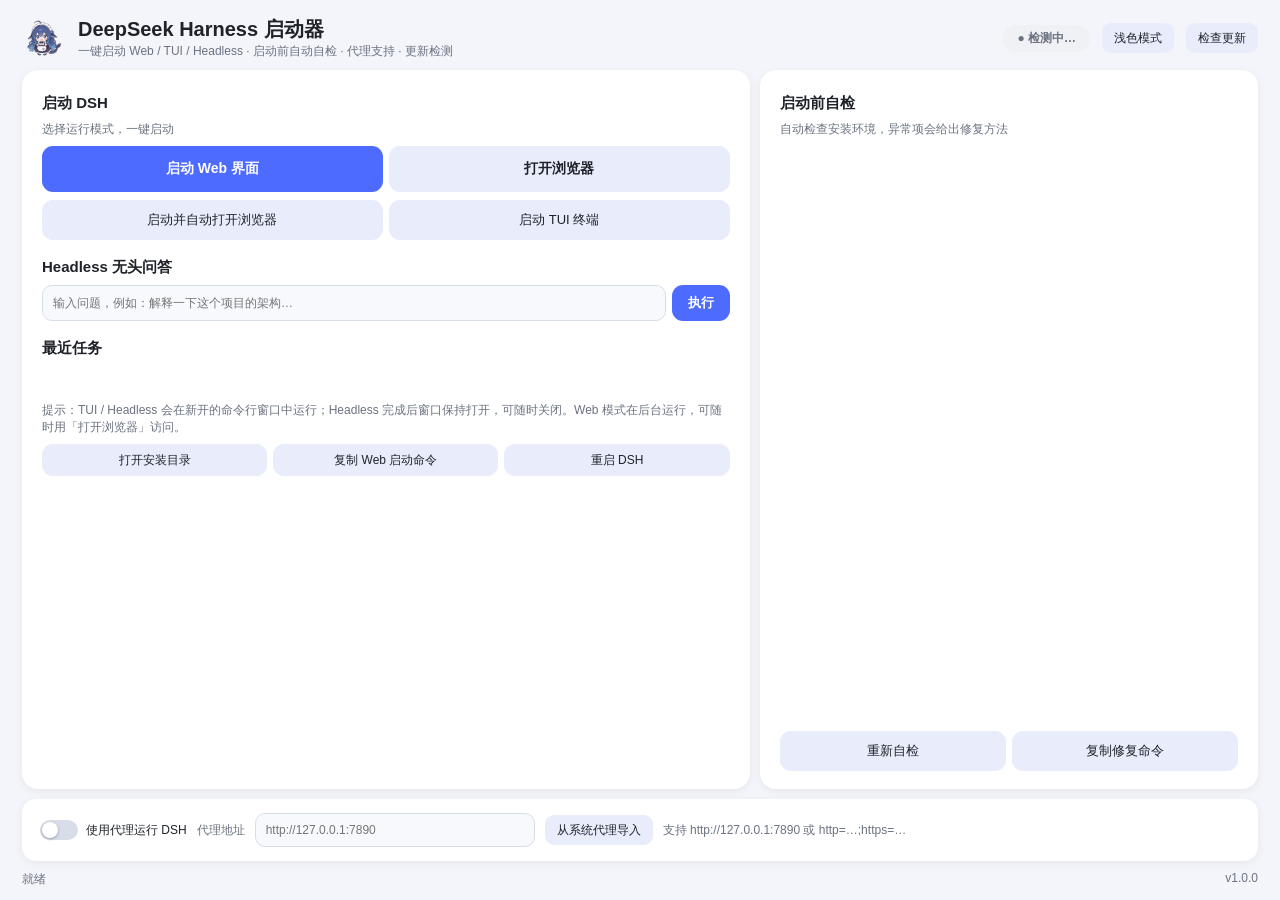
==== tauri/ui/index.html @ 28e5e0f9 "v1.0.0: replace screenshot, reset version numbering" ====
<!DOCTYPE html>
<html lang="zh-CN">
<head>
  <meta charset="UTF-8">
  <meta name="viewport" content="width=device-width, initial-scale=1.0">
  <title>DSH 启动器</title>
  <link rel="stylesheet" href="style.css">
</head>
<body>
  <div id="page">
    <!-- 头部 -->
    <header id="header">
      <img id="logo" src="logo.png" alt="logo">
      <div id="titleBox">
        <h1 id="title">DeepSeek Harness 启动器</h1>
        <div id="subtitle">一键启动 Web / TUI / Headless · 启动前自动自检 · 代理支持 · 更新检测</div>
      </div>
      <div id="statusPill" class="pill" data-running="unknown">● 检测中…</div>
      <button id="themeBtn" class="btn small">浅色模式</button>
      <button id="updateBtn" class="btn small">检查更新</button>
    </header>

    <!-- 更新横幅 -->
    <div id="banner" hidden>
      <span id="bannerText"></span>
      <button id="bannerBtn" class="btn accent small">立即更新</button>
    </div>

    <!-- 主区域 -->
    <main id="main">
      <!-- 左：启动卡片 -->
      <section class="card">
        <h2 class="section">启动 DSH</h2>
        <div class="sub">选择运行模式，一键启动</div>
        <div class="row">
          <button id="webBtn" class="btn accent big">启动 Web 界面</button>
          <button id="browserBtn" class="btn big">打开浏览器</button>
        </div>
        <div class="row">
          <button id="webOpenBtn" class="btn mid">启动并自动打开浏览器</button>
          <button id="tuiBtn" class="btn mid">启动 TUI 终端</button>
        </div>
        <h2 class="section">Headless 无头问答</h2>
        <div class="row">
          <input id="taskInput" type="text" placeholder="输入问题，例如：解释一下这个项目的架构…">
          <button id="runBtn" class="btn accent">执行</button>
        </div>
        <h2 class="section">最近任务</h2>
        <div id="historyBox" class="chips"></div>
        <div id="hint" class="sub">提示：TUI / Headless 会在新开的命令行窗口中运行；Headless 完成后窗口保持打开，可随时关闭。Web 模式在后台运行，可随时用「打开浏览器」访问。</div>
        <div class="row">
          <button id="dirBtn" class="btn mini">打开安装目录</button>
          <button id="cmdBtn" class="btn mini">复制 Web 启动命令</button>
          <button id="restartBtn" class="btn mini">重启 DSH</button>
        </div>
      </section>

      <!-- 右：自检卡片 -->
      <section class="card">
        <h2 class="section">启动前自检</h2>
        <div class="sub">自动检查安装环境，异常项会给出修复方法</div>
        <div id="checks"></div>
        <div class="row" id="checksBtns">
          <button id="recheckBtn" class="btn mid">重新自检</button>
          <button id="fixBtn" class="btn mid">复制修复命令</button>
        </div>
      </section>
    </main>

    <!-- 代理条 -->
    <div id="proxyBar" class="bar">
      <label class="switch">
        <input type="checkbox" id="proxySwitch">
        <span class="track"></span>
        <span class="label">使用代理运行 DSH</span>
      </label>
      <span class="sub">代理地址</span>
      <input id="proxyInput" type="text" placeholder="http://127.0.0.1:7890">
      <button id="importBtn" class="btn small">从系统代理导入</button>
      <span id="proxyHint" class="sub">支持 http://127.0.0.1:7890 或 http=…;https=…</span>
    </div>

    <!-- 底部 -->
    <footer id="footer">
      <span id="activity" class="sub">就绪</span>
      <span id="version" class="sub">v1.0.0</span>
    </footer>
  </div>
  <script src="main.js"></script>
</body>
</html>
---- tauri/ui/style.css ----
/* ============ 主题变量 ============ */
:root {
  --page: #F3F5FA; --card: #FFFFFF; --text: #1F2329; --sub: #6B7280;
  --accent: #4D6BFE; --accent-hover: #3D5AF0;
  --btn-sub: #E8ECFB; --btn-sub-hover: #DCE3F8;
  --pill-idle: #F0F1F4; --pill-ok-bg: #E7F6EC; --pill-ok-text: #16A34A;
  --input-bg: #F7F9FD; --input-border: #D8DEE9;
  --banner-bg: #E8ECFB; --banner-text: #3D5AF0;
  --chip: #EEF1F9; --chip-hover: #E2E7F5;
  --ok: #16A34A; --fail: #DC2626; --warn: #D97706; --info: #6B7280;
  --shadow: 0 2px 8px rgba(15, 23, 42, 0.06);
}
html[data-theme="dark"] {
  --page: #0E1117; --card: #1A202E; --text: #E8EAED; --sub: #9AA3B2;
  --accent: #5B7CFF; --accent-hover: #4A6BEE;
  --btn-sub: #29324A; --btn-sub-hover: #33405A;
  --pill-idle: #232936; --pill-ok-bg: #123526; --pill-ok-text: #34D399;
  --input-bg: #141A26; --input-border: #2A3446;
  --banner-bg: #232C4A; --banner-text: #8FA3FF;
  --chip: #242C3D; --chip-hover: #2C3549;
  --ok: #34D399; --fail: #F87171; --warn: #FBBF24; --info: #9AA3B2;
  --shadow: 0 2px 8px rgba(0, 0, 0, 0.35);
}

/* ============ 基础 ============ */
* { margin: 0; padding: 0; box-sizing: border-box; }
html, body { height: 100%; }
body {
  font-family: "Microsoft YaHei UI", "Segoe UI", sans-serif;
  font-size: 13px; color: var(--text);
  background: var(--page);
  overflow: hidden;
  /* 窗口淡入动画 */
  animation: pageFade .25s ease;
}
@keyframes pageFade { from { opacity: 0; } to { opacity: 1; } }

#page {
  display: flex; flex-direction: column;
  height: 100vh; padding: 16px 22px 12px; gap: 10px;
}
.sub { color: var(--sub); font-size: 12px; }
.section { font-size: 15px; font-weight: 700; margin-top: 6px; }

/* ============ 头部 ============ */
#header { display: flex; align-items: center; gap: 12px; }
#logo { width: 44px; height: 44px; border-radius: 10px; object-fit: cover; }
#titleBox { flex: 1; min-width: 0; }
#title { font-size: 20px; font-weight: 700; }
#subtitle { color: var(--sub); font-size: 12px; white-space: nowrap; overflow: hidden; text-overflow: ellipsis; }

.pill {
  background: var(--pill-idle); color: var(--sub);
  border-radius: 13px; padding: 5px 14px;
  font-size: 12px; font-weight: 700; white-space: nowrap;
  transition: background-color .35s ease, color .35s ease;
}
.pill[data-running="true"] { background: var(--pill-ok-bg); color: var(--pill-ok-text); }

/* ============ 按钮 ============ */
.btn {
  background: var(--btn-sub); color: var(--text);
  border: none; border-radius: 11px; padding: 8px 16px;
  font-family: inherit; font-size: 13px; cursor: pointer;
  transition: background-color .15s ease, transform .1s ease, box-shadow .15s ease;
  white-space: nowrap;
}
.btn:hover { background: var(--btn-sub-hover); }
.btn:active { transform: scale(0.98); }
.btn.accent { background: var(--accent); color: #fff; font-weight: 700; }
.btn.accent:hover { background: var(--accent-hover); }
.btn.big { flex: 1; height: 46px; font-weight: 700; font-size: 14px; }
.btn.mid { flex: 1; height: 40px; }
.btn.mini { flex: 1; height: 32px; font-size: 12px; }
.btn.small { height: 30px; font-size: 12px; padding: 4px 12px; border-radius: 9px; }
.btn:disabled { opacity: 0.6; cursor: default; }

/* ============ 更新横幅 ============ */
#banner {
  display: flex; align-items: center; gap: 8px;
  background: var(--banner-bg); border-radius: 10px;
  padding: 8px 14px;
  animation: bannerIn .22s ease;
}
#banner[hidden] { display: none; }
@keyframes bannerIn {
  from { opacity: 0; transform: translateY(-8px); }
  to { opacity: 1; transform: translateY(0); }
}
#bannerText { color: var(--banner-text); font-size: 12px; font-weight: 700; flex: 1; }
#bannerBtn { height: 28px; font-size: 11px; font-weight: 700; border-radius: 8px; }

/* ============ 主区域 ============ */
#main { flex: 1; display: flex; gap: 10px; min-height: 0; }
.card {
  background: var(--card); border-radius: 16px;
  box-shadow: var(--shadow);
  padding: 18px 20px;
  display: flex; flex-direction: column; gap: 8px;
  overflow-y: auto;
}
.card:nth-child(1) { flex: 3; }
.card:nth-child(2) { flex: 2; }
.row { display: flex; gap: 6px; }
.row + .section { margin-top: 10px; }

input[type="text"] {
  flex: 1; height: 36px; padding: 6px 10px;
  background: var(--input-bg); color: var(--text);
  border: 1px solid var(--input-border); border-radius: 10px;
  font-family: inherit; font-size: 12px; outline: none;
  transition: border-color .15s ease;
}
input[type="text"]:focus { border-color: var(--accent); }

/* 最近任务 chips */
.chips { display: flex; flex-wrap: wrap; gap: 6px; min-height: 28px; }
.chip {
  background: var(--chip); color: var(--text);
  border: none; border-radius: 10px; padding: 4px 12px;
  font-family: inherit; font-size: 11px; cursor: pointer;
  transition: background-color .15s ease;
}
.chip:hover { background: var(--chip-hover); }

/* 自检列表 */
#checks { display: flex; flex-direction: column; gap: 2px; flex: 1; }
.checkRow { display: grid; grid-template-columns: 26px 1fr auto; gap: 8px; align-items: center; }
.checkName { font-size: 12px; font-weight: 700; }
.checkDetail { grid-column: 2 / 4; color: var(--sub); font-size: 11px; }
.badge {
  border-radius: 7px; padding: 2px 10px; color: #fff;
  font-size: 11px; font-weight: 700; text-align: center;
  transition: background-color .3s ease;
}
.badge.OK { background: var(--ok); }
.badge.FAIL { background: var(--fail); }
.badge.WARN { background: var(--warn); }
.badge.INFO { background: var(--info); }
.checkIcon { font-weight: 700; text-align: center; }

/* ============ 代理条 ============ */
.bar {
  background: var(--card); border-radius: 14px;
  box-shadow: var(--shadow);
  padding: 14px 18px;
  display: flex; align-items: center; gap: 10px;
}
.bar input[type="text"] { flex: none; width: 280px; height: 34px; }
#proxyHint { flex: 1; min-width: 0; white-space: nowrap; overflow: hidden; text-overflow: ellipsis; }

/* 开关 */
.switch { display: flex; align-items: center; gap: 8px; cursor: pointer; font-size: 12px; }
.switch input { display: none; }
.switch .track {
  width: 38px; height: 20px; border-radius: 10px;
  background: var(--input-border);
  transition: background-color .2s ease;
  position: relative; flex: none;
}
.switch .track::after {
  content: ""; position: absolute; top: 2px; left: 2px;
  width: 16px; height: 16px; border-radius: 50%;
  background: #fff;
  transition: transform .2s ease;
  box-shadow: 0 1px 3px rgba(0,0,0,.3);
}
.switch input:checked + .track { background: var(--accent); }
.switch input:checked + .track::after { transform: translateX(18px); }

/* ============ 底部 ============ */
#footer { display: flex; justify-content: space-between; }
#activity { white-space: nowrap; overflow: hidden; text-overflow: ellipsis; margin-right: 12px; }

/* 滚动条 */
::-webkit-scrollbar { width: 8px; }
::-webkit-scrollbar-thumb { background: var(--input-border); border-radius: 4px; }
::-webkit-scrollbar-track { background: transparent; }
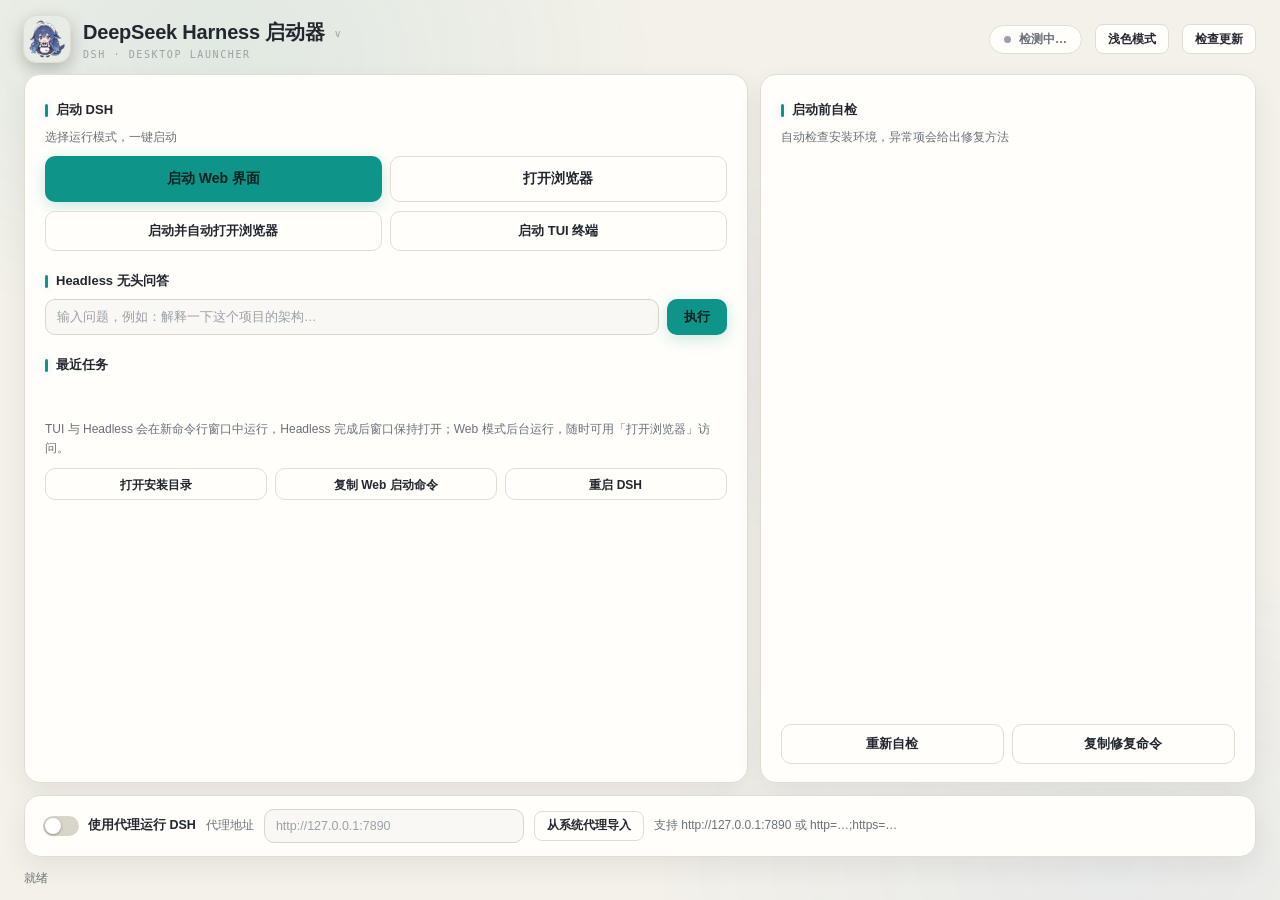
==== commit 15ca874b: "v1.1.0: 安装位置自动识别、多项健壮性修复与深海风格界面改版 - DSH 安装位置自动识别：npm 全局安装 / npx 缓存 / settings 显式路径，不再强制 junction 布局 " ====
--- a/tauri/ui/index.html
+++ b/tauri/ui/index.html
@@ -10,12 +10,12 @@
   <div id="page">
     <!-- 头部 -->
     <header id="header">
-      <img id="logo" src="logo.png" alt="logo">
+      <img id="logo" src="logo.png" alt="DSH">
       <div id="titleBox">
         <h1 id="title">DeepSeek Harness 启动器</h1>
-        <div id="subtitle">一键启动 Web / TUI / Headless · 启动前自动自检 · 代理支持 · 更新检测</div>
+        <div id="subtitle">DSH · Desktop Launcher</div>
       </div>
-      <div id="statusPill" class="pill" data-running="unknown">● 检测中…</div>
+      <div id="statusPill" class="pill" data-running="unknown">检测中…</div>
       <button id="themeBtn" class="btn small">浅色模式</button>
       <button id="updateBtn" class="btn small">检查更新</button>
     </header>
@@ -47,7 +47,7 @@
         </div>
         <h2 class="section">最近任务</h2>
         <div id="historyBox" class="chips"></div>
-        <div id="hint" class="sub">提示：TUI / Headless 会在新开的命令行窗口中运行；Headless 完成后窗口保持打开，可随时关闭。Web 模式在后台运行，可随时用「打开浏览器」访问。</div>
+        <div id="hint" class="sub">TUI 与 Headless 会在新命令行窗口中运行，Headless 完成后窗口保持打开；Web 模式后台运行，随时可用「打开浏览器」访问。</div>
         <div class="row">
           <button id="dirBtn" class="btn mini">打开安装目录</button>
           <button id="cmdBtn" class="btn mini">复制 Web 启动命令</button>
@@ -83,7 +83,7 @@
     <!-- 底部 -->
     <footer id="footer">
       <span id="activity" class="sub">就绪</span>
-      <span id="version" class="sub">v1.0.0</span>
+      <span id="version" class="sub"></span>
     </footer>
   </div>
   <script src="main.js"></script>
--- a/tauri/ui/style.css
+++ b/tauri/ui/style.css
@@ -1,178 +1,331 @@
-/* ============ 主题变量 ============ */
+/* ==========================================================
+   DSH 启动器 UI v2 —— 深海仪表盘
+   主色：海洋青（teal）；暗色玻璃卡片 + 强极光背景；
+   亮色为暖纸感。动画只动 transform/opacity（GPU 合成）。
+   ========================================================== */
+
+/* ---------- 主题变量 ---------- */
 :root {
-  --page: #F3F5FA; --card: #FFFFFF; --text: #1F2329; --sub: #6B7280;
-  --accent: #4D6BFE; --accent-hover: #3D5AF0;
-  --btn-sub: #E8ECFB; --btn-sub-hover: #DCE3F8;
-  --pill-idle: #F0F1F4; --pill-ok-bg: #E7F6EC; --pill-ok-text: #16A34A;
-  --input-bg: #F7F9FD; --input-border: #D8DEE9;
-  --banner-bg: #E8ECFB; --banner-text: #3D5AF0;
-  --chip: #EEF1F9; --chip-hover: #E2E7F5;
-  --ok: #16A34A; --fail: #DC2626; --warn: #D97706; --info: #6B7280;
-  --shadow: 0 2px 8px rgba(15, 23, 42, 0.06);
+  --page: #F3F1EA;
+  --card: #FFFEFB;
+  --text: #23262E;
+  --sub: #6B7078;
+  --faint: #9BA0A8;
+  --border: #E1DDD2;
+  --border-strong: #CFCABD;
+  --hover: #F1EEE6;
+  --accent: #0E9488;
+  --accent-hover: #0B7A70;
+  --accent-soft: rgba(14, 148, 136, .12);
+  --accent-glow: rgba(14, 148, 136, .22);
+  --ok: #16A34A;   --ok-bg: rgba(22, 163, 74, .10);
+  --fail: #DC2626; --fail-bg: rgba(220, 38, 38, .08);
+  --warn: #B45309; --warn-bg: rgba(180, 83, 9, .10);
+  --info: #64748B; --info-bg: rgba(100, 116, 139, .10);
+  --input-bg: #F9F8F4;
+  --input-border: #DAD5CA;
+  --banner-bg: rgba(14, 148, 136, .08);
+  --banner-border: #0E9488;
+  --scroll-thumb: #CFCABE;
+  --shadow: 0 10px 26px rgba(60, 55, 45, .08);
+  --inset-top: inset 0 1px 0 rgba(255, 255, 255, .9);
+  --aurora-1: radial-gradient(720px 480px at 22% 12%, rgba(14, 148, 136, .08), transparent 60%);
+  --aurora-2: radial-gradient(760px 520px at 82% 90%, rgba(46, 107, 230, .05), transparent 62%);
+  --aurora-3: radial-gradient(500px 340px at 65% 40%, rgba(168, 85, 247, .04), transparent 60%);
 }
 html[data-theme="dark"] {
-  --page: #0E1117; --card: #1A202E; --text: #E8EAED; --sub: #9AA3B2;
-  --accent: #5B7CFF; --accent-hover: #4A6BEE;
-  --btn-sub: #29324A; --btn-sub-hover: #33405A;
-  --pill-idle: #232936; --pill-ok-bg: #123526; --pill-ok-text: #34D399;
-  --input-bg: #141A26; --input-border: #2A3446;
-  --banner-bg: #232C4A; --banner-text: #8FA3FF;
-  --chip: #242C3D; --chip-hover: #2C3549;
-  --ok: #34D399; --fail: #F87171; --warn: #FBBF24; --info: #9AA3B2;
-  --shadow: 0 2px 8px rgba(0, 0, 0, 0.35);
-}
-
-/* ============ 基础 ============ */
+  --page: #070B14;
+  --card: rgba(255, 255, 255, .035);
+  --text: #E9EEF6;
+  --sub: #93A0B4;
+  --faint: #5D6B80;
+  --border: rgba(255, 255, 255, .09);
+  --border-strong: rgba(255, 255, 255, .16);
+  --hover: rgba(255, 255, 255, .07);
+  --accent: #2DD4BF;
+  --accent-hover: #5EEAD4;
+  --accent-soft: rgba(45, 212, 191, .13);
+  --accent-glow: rgba(45, 212, 191, .25);
+  --ok: #34D399;   --ok-bg: rgba(52, 211, 153, .12);
+  --fail: #F87171; --fail-bg: rgba(248, 113, 113, .12);
+  --warn: #FBBF24; --warn-bg: rgba(251, 191, 36, .11);
+  --info: #94A3B8; --info-bg: rgba(148, 163, 184, .14);
+  --input-bg: rgba(0, 0, 0, .25);
+  --input-border: rgba(255, 255, 255, .12);
+  --banner-bg: rgba(45, 212, 191, .08);
+  --banner-border: #14B8A6;
+  --scroll-thumb: rgba(255, 255, 255, .14);
+  --shadow: 0 12px 32px rgba(0, 0, 0, .35);
+  --inset-top: inset 0 1px 0 rgba(255, 255, 255, .06);
+  --aurora-1: radial-gradient(720px 480px at 22% 12%, rgba(45, 212, 191, .13), transparent 60%);
+  --aurora-2: radial-gradient(760px 520px at 82% 90%, rgba(77, 141, 255, .10), transparent 62%);
+  --aurora-3: radial-gradient(500px 340px at 65% 40%, rgba(168, 85, 247, .05), transparent 60%);
+}
+
+/* ---------- 基础 ---------- */
 * { margin: 0; padding: 0; box-sizing: border-box; }
 html, body { height: 100%; }
 body {
-  font-family: "Microsoft YaHei UI", "Segoe UI", sans-serif;
+  font-family: "Segoe UI Variable Text", "Segoe UI", "Microsoft YaHei UI", "PingFang SC", sans-serif;
   font-size: 13px; color: var(--text);
   background: var(--page);
   overflow: hidden;
-  /* 窗口淡入动画 */
   animation: pageFade .25s ease;
 }
+/* 背景极光：三团缓慢漂移的色块，纯 transform，零重排 */
+body::before {
+  content: ""; position: fixed; inset: -8%; z-index: -1;
+  background: var(--aurora-1), var(--aurora-2), var(--aurora-3);
+  pointer-events: none;
+  animation: auroraDrift 52s ease-in-out infinite alternate;
+  will-change: transform;
+}
 @keyframes pageFade { from { opacity: 0; } to { opacity: 1; } }
+@keyframes auroraDrift {
+  from { transform: translate3d(-2%, -1.5%, 0) scale(1); }
+  to   { transform: translate3d(2%, 2%, 0) scale(1.06); }
+}
+@keyframes rise {
+  from { opacity: 0; transform: translateY(12px); }
+  to   { opacity: 1; transform: none; }
+}
+@keyframes breath {
+  0%, 100% { opacity: 1; transform: scale(1); }
+  50%      { opacity: .45; transform: scale(.75); }
+}
+@keyframes bannerIn {
+  from { opacity: 0; transform: translateY(-12px); }
+  to   { opacity: 1; transform: none; }
+}
 
 #page {
   display: flex; flex-direction: column;
-  height: 100vh; padding: 16px 22px 12px; gap: 10px;
-}
-.sub { color: var(--sub); font-size: 12px; }
-.section { font-size: 15px; font-weight: 700; margin-top: 6px; }
-
-/* ============ 头部 ============ */
-#header { display: flex; align-items: center; gap: 12px; }
-#logo { width: 44px; height: 44px; border-radius: 10px; object-fit: cover; }
+  height: 100vh; padding: 16px 24px 12px; gap: 12px;
+}
+.sub { color: var(--sub); font-size: 12px; line-height: 1.6; }
+
+/* ---------- 头部：等宽眉题 + 大标题 ---------- */
+#header {
+  display: flex; align-items: center; gap: 13px;
+  animation: rise .38s cubic-bezier(.2, .8, .3, 1) both;
+}
+#logo {
+  width: 46px; height: 46px; border-radius: 12px; object-fit: cover;
+  box-shadow: 0 0 0 1px var(--border), 0 6px 18px rgba(0, 0, 0, .25);
+}
 #titleBox { flex: 1; min-width: 0; }
-#title { font-size: 20px; font-weight: 700; }
-#subtitle { color: var(--sub); font-size: 12px; white-space: nowrap; overflow: hidden; text-overflow: ellipsis; }
-
+#title {
+  font-size: 20px; font-weight: 800; letter-spacing: -.01em;
+  display: flex; align-items: baseline; gap: 10px;
+}
+#title::after {
+  content: "v" attr(data-ver);
+  font-family: "Cascadia Code", Consolas, monospace;
+  font-size: 10px; font-weight: 500; letter-spacing: .08em;
+  color: var(--faint); transform: translateY(-2px);
+}
+#subtitle {
+  font-family: "Cascadia Code", Consolas, monospace;
+  font-size: 10px; font-weight: 500; letter-spacing: .16em;
+  text-transform: uppercase; color: var(--faint);
+  margin-top: 3px;
+  white-space: nowrap; overflow: hidden; text-overflow: ellipsis;
+}
+
+/* 状态胶囊 */
 .pill {
-  background: var(--pill-idle); color: var(--sub);
-  border-radius: 13px; padding: 5px 14px;
-  font-size: 12px; font-weight: 700; white-space: nowrap;
-  transition: background-color .35s ease, color .35s ease;
-}
-.pill[data-running="true"] { background: var(--pill-ok-bg); color: var(--pill-ok-text); }
-
-/* ============ 按钮 ============ */
+  display: inline-flex; align-items: center; gap: 8px;
+  background: var(--card); border: 1px solid var(--border); color: var(--sub);
+  border-radius: 999px; padding: 5px 14px;
+  font-size: 12px; font-weight: 600; white-space: nowrap; user-select: none;
+  backdrop-filter: blur(6px);
+  transition: background-color .3s, color .3s, border-color .3s;
+}
+.pill::before {
+  content: ""; width: 7px; height: 7px; border-radius: 50%;
+  background: var(--faint); flex: none;
+  transition: background-color .3s;
+}
+.pill[data-running="unknown"]::before { animation: breath 1.6s ease-in-out infinite; }
+.pill[data-running="true"] {
+  background: var(--ok-bg); color: var(--ok); border-color: transparent;
+}
+.pill[data-running="true"]::before {
+  background: var(--ok); animation: breath 2.4s ease-in-out infinite;
+}
+
+/* ---------- 按钮 ---------- */
 .btn {
-  background: var(--btn-sub); color: var(--text);
-  border: none; border-radius: 11px; padding: 8px 16px;
-  font-family: inherit; font-size: 13px; cursor: pointer;
-  transition: background-color .15s ease, transform .1s ease, box-shadow .15s ease;
-  white-space: nowrap;
-}
-.btn:hover { background: var(--btn-sub-hover); }
-.btn:active { transform: scale(0.98); }
-.btn.accent { background: var(--accent); color: #fff; font-weight: 700; }
-.btn.accent:hover { background: var(--accent-hover); }
-.btn.big { flex: 1; height: 46px; font-weight: 700; font-size: 14px; }
+  background: var(--card); color: var(--text);
+  border: 1px solid var(--border); border-radius: 10px;
+  padding: 8px 16px;
+  font-family: inherit; font-size: 13px; font-weight: 600; cursor: pointer;
+  white-space: nowrap; user-select: none;
+  transition:
+    background-color .18s cubic-bezier(.2, .8, .3, 1),
+    border-color .18s cubic-bezier(.2, .8, .3, 1),
+    color .18s cubic-bezier(.2, .8, .3, 1),
+    box-shadow .18s cubic-bezier(.2, .8, .3, 1),
+    transform .12s cubic-bezier(.2, .8, .3, 1);
+}
+.btn:hover { background: var(--hover); border-color: var(--border-strong); }
+.btn:active { transform: scale(.98); }
+.btn:focus-visible { outline: 2px solid var(--accent); outline-offset: 2px; }
+.btn.accent {
+  background: var(--accent); border-color: transparent; color: #04211D;
+  font-weight: 700;
+  box-shadow: 0 4px 16px var(--accent-glow);
+}
+.btn.accent:hover {
+  background: var(--accent-hover);
+  transform: translateY(-1px);
+  box-shadow: 0 6px 20px var(--accent-glow);
+}
+.btn.accent:active { transform: translateY(0) scale(.98); }
+.btn:disabled { opacity: .55; cursor: default; transform: none !important; }
+.btn.big { flex: 1; height: 46px; font-size: 14px; }
 .btn.mid { flex: 1; height: 40px; }
 .btn.mini { flex: 1; height: 32px; font-size: 12px; }
-.btn.small { height: 30px; font-size: 12px; padding: 4px 12px; border-radius: 9px; }
-.btn:disabled { opacity: 0.6; cursor: default; }
-
-/* ============ 更新横幅 ============ */
+.btn.small { height: 30px; font-size: 12px; padding: 4px 12px; border-radius: 8px; }
+
+/* ---------- 更新横幅 ---------- */
 #banner {
+  display: flex; align-items: center; gap: 10px;
+  background: var(--banner-bg);
+  border: 1px solid var(--banner-border); border-left-width: 3px;
+  border-radius: 10px; padding: 9px 14px;
+  animation: bannerIn .28s cubic-bezier(.2, .8, .3, 1) both;
+}
+#banner[hidden] { display: none; }
+#bannerText { color: var(--text); font-size: 12px; font-weight: 600; flex: 1; min-width: 0; }
+#bannerBtn { height: 28px; font-size: 11px; border-radius: 8px; }
+
+/* ---------- 主区域 ---------- */
+#main { flex: 1; display: flex; gap: 12px; min-height: 0; }
+.card {
+  background: var(--card); border: 1px solid var(--border); border-radius: 16px;
+  box-shadow: var(--shadow), var(--inset-top);
+  padding: 18px 20px;
+  display: flex; flex-direction: column; gap: 9px;
+  overflow-y: auto;
+  transition: border-color .25s, box-shadow .25s;
+}
+.card:hover {
+  border-color: var(--accent-soft);
+  box-shadow: var(--shadow), var(--inset-top), 0 0 0 1px var(--accent-soft);
+}
+main .card:nth-child(1) { flex: 3; animation: rise .38s .04s cubic-bezier(.2, .8, .3, 1) both; }
+main .card:nth-child(2) { flex: 2; animation: rise .38s .08s cubic-bezier(.2, .8, .3, 1) both; }
+.row { display: flex; gap: 8px; }
+
+/* 章节标题 */
+.section {
+  font-size: 13px; font-weight: 700; margin-top: 8px;
   display: flex; align-items: center; gap: 8px;
-  background: var(--banner-bg); border-radius: 10px;
-  padding: 8px 14px;
-  animation: bannerIn .22s ease;
-}
-#banner[hidden] { display: none; }
-@keyframes bannerIn {
-  from { opacity: 0; transform: translateY(-8px); }
-  to { opacity: 1; transform: translateY(0); }
-}
-#bannerText { color: var(--banner-text); font-size: 12px; font-weight: 700; flex: 1; }
-#bannerBtn { height: 28px; font-size: 11px; font-weight: 700; border-radius: 8px; }
-
-/* ============ 主区域 ============ */
-#main { flex: 1; display: flex; gap: 10px; min-height: 0; }
-.card {
-  background: var(--card); border-radius: 16px;
-  box-shadow: var(--shadow);
-  padding: 18px 20px;
-  display: flex; flex-direction: column; gap: 8px;
-  overflow-y: auto;
-}
-.card:nth-child(1) { flex: 3; }
-.card:nth-child(2) { flex: 2; }
-.row { display: flex; gap: 6px; }
-.row + .section { margin-top: 10px; }
-
+}
+.section::before {
+  content: ""; width: 3px; height: 13px; border-radius: 2px;
+  background: var(--accent);
+  box-shadow: 0 0 8px var(--accent-glow);
+  transition: background-color .3s;
+}
+.row + .section { margin-top: 12px; }
+
+/* ---------- 输入框 ---------- */
 input[type="text"] {
-  flex: 1; height: 36px; padding: 6px 10px;
+  flex: 1; height: 36px; padding: 6px 11px;
   background: var(--input-bg); color: var(--text);
   border: 1px solid var(--input-border); border-radius: 10px;
-  font-family: inherit; font-size: 12px; outline: none;
-  transition: border-color .15s ease;
-}
-input[type="text"]:focus { border-color: var(--accent); }
-
-/* 最近任务 chips */
-.chips { display: flex; flex-wrap: wrap; gap: 6px; min-height: 28px; }
+  font-family: inherit; font-size: 12.5px; outline: none;
+  transition: border-color .18s cubic-bezier(.2, .8, .3, 1), box-shadow .18s cubic-bezier(.2, .8, .3, 1);
+}
+input[type="text"]:focus { border-color: var(--accent); box-shadow: 0 0 0 3px var(--accent-soft); }
+input[type="text"]::placeholder { color: var(--faint); }
+
+/* ---------- 最近任务 chips ---------- */
+.chips { display: flex; flex-wrap: wrap; gap: 7px; min-height: 28px; }
 .chip {
-  background: var(--chip); color: var(--text);
-  border: none; border-radius: 10px; padding: 4px 12px;
-  font-family: inherit; font-size: 11px; cursor: pointer;
-  transition: background-color .15s ease;
-}
-.chip:hover { background: var(--chip-hover); }
-
-/* 自检列表 */
-#checks { display: flex; flex-direction: column; gap: 2px; flex: 1; }
-.checkRow { display: grid; grid-template-columns: 26px 1fr auto; gap: 8px; align-items: center; }
-.checkName { font-size: 12px; font-weight: 700; }
-.checkDetail { grid-column: 2 / 4; color: var(--sub); font-size: 11px; }
+  background: transparent; color: var(--text);
+  border: 1px solid var(--border); border-radius: 999px;
+  padding: 4px 12px;
+  font-family: inherit; font-size: 11.5px; font-weight: 500; cursor: pointer;
+  transition:
+    border-color .18s cubic-bezier(.2, .8, .3, 1),
+    color .18s cubic-bezier(.2, .8, .3, 1),
+    background-color .18s cubic-bezier(.2, .8, .3, 1),
+    transform .12s cubic-bezier(.2, .8, .3, 1);
+}
+.chip:hover { border-color: var(--accent); color: var(--accent); background: var(--accent-soft); }
+.chip:active { transform: scale(.96); }
+
+/* ---------- 自检列表 ---------- */
+#checks { display: flex; flex-direction: column; gap: 6px; flex: 1; min-height: 0; }
+.checkRow { display: grid; grid-template-columns: 22px 1fr auto; gap: 8px; align-items: center; }
+.checkIcon { display: flex; align-items: center; justify-content: center; }
+.checkIcon svg { width: 15px; height: 15px; display: block; }
+.checkIcon.OK { color: var(--ok); }
+.checkIcon.FAIL { color: var(--fail); }
+.checkIcon.WARN { color: var(--warn); }
+.checkIcon.INFO { color: var(--info); }
+.checkName { font-size: 12.5px; font-weight: 600; }
+.checkDetail { grid-column: 2 / 4; color: var(--sub); font-size: 11.5px; }
 .badge {
-  border-radius: 7px; padding: 2px 10px; color: #fff;
-  font-size: 11px; font-weight: 700; text-align: center;
-  transition: background-color .3s ease;
-}
-.badge.OK { background: var(--ok); }
-.badge.FAIL { background: var(--fail); }
-.badge.WARN { background: var(--warn); }
-.badge.INFO { background: var(--info); }
-.checkIcon { font-weight: 700; text-align: center; }
-
-/* ============ 代理条 ============ */
-.bar {
-  background: var(--card); border-radius: 14px;
-  box-shadow: var(--shadow);
-  padding: 14px 18px;
+  border-radius: 6px; padding: 2px 9px;
+  font-size: 10.5px; font-weight: 700; letter-spacing: .04em;
+  text-align: center; transition: background-color .3s, color .3s;
+}
+.badge.OK { background: var(--ok-bg); color: var(--ok); }
+.badge.FAIL { background: var(--fail-bg); color: var(--fail); }
+.badge.WARN { background: var(--warn-bg); color: var(--warn); }
+.badge.INFO { background: var(--info-bg); color: var(--info); }
+
+/* ---------- 代理条 ---------- */
+#proxyBar {
+  background: var(--card); border: 1px solid var(--border); border-radius: 16px;
+  box-shadow: var(--shadow), var(--inset-top);
+  padding: 13px 18px;
   display: flex; align-items: center; gap: 10px;
-}
-.bar input[type="text"] { flex: none; width: 280px; height: 34px; }
+  animation: rise .38s .12s cubic-bezier(.2, .8, .3, 1) both;
+  transition: border-color .25s;
+}
+#proxyBar:hover { border-color: var(--accent-soft); }
+#proxyBar input[type="text"] { flex: none; width: 260px; height: 34px; }
 #proxyHint { flex: 1; min-width: 0; white-space: nowrap; overflow: hidden; text-overflow: ellipsis; }
 
 /* 开关 */
-.switch { display: flex; align-items: center; gap: 8px; cursor: pointer; font-size: 12px; }
+.switch { display: flex; align-items: center; gap: 9px; cursor: pointer; font-size: 12.5px; font-weight: 600; user-select: none; }
 .switch input { display: none; }
 .switch .track {
-  width: 38px; height: 20px; border-radius: 10px;
-  background: var(--input-border);
-  transition: background-color .2s ease;
-  position: relative; flex: none;
+  width: 36px; height: 20px; border-radius: 999px;
+  background: var(--input-border); position: relative; flex: none;
+  transition: background-color .22s cubic-bezier(.2, .8, .3, 1), box-shadow .22s cubic-bezier(.2, .8, .3, 1);
 }
 .switch .track::after {
   content: ""; position: absolute; top: 2px; left: 2px;
   width: 16px; height: 16px; border-radius: 50%;
-  background: #fff;
-  transition: transform .2s ease;
-  box-shadow: 0 1px 3px rgba(0,0,0,.3);
-}
-.switch input:checked + .track { background: var(--accent); }
-.switch input:checked + .track::after { transform: translateX(18px); }
-
-/* ============ 底部 ============ */
-#footer { display: flex; justify-content: space-between; }
-#activity { white-space: nowrap; overflow: hidden; text-overflow: ellipsis; margin-right: 12px; }
-
-/* 滚动条 */
-::-webkit-scrollbar { width: 8px; }
-::-webkit-scrollbar-thumb { background: var(--input-border); border-radius: 4px; }
+  background: #fff; box-shadow: 0 1px 3px rgba(0, 0, 0, .35);
+  transition: transform .22s cubic-bezier(.2, .8, .3, 1);
+}
+.switch input:checked + .track { background: var(--accent); box-shadow: 0 0 0 3px var(--accent-soft); }
+.switch input:checked + .track::after { transform: translateX(16px); }
+.switch:focus-within .track { box-shadow: 0 0 0 3px var(--accent-soft); }
+
+/* ---------- 底部 ---------- */
+#footer {
+  display: flex; justify-content: space-between; align-items: center; gap: 12px;
+  animation: rise .38s .16s cubic-bezier(.2, .8, .3, 1) both;
+}
+#activity { white-space: nowrap; overflow: hidden; text-overflow: ellipsis; font-size: 12px; }
+#version { font-family: "Cascadia Code", Consolas, monospace; font-size: 11px; color: var(--faint); }
+
+/* ---------- 滚动条 ---------- */
+::-webkit-scrollbar { width: 8px; height: 8px; }
+::-webkit-scrollbar-thumb { background: var(--scroll-thumb); border-radius: 4px; }
+::-webkit-scrollbar-thumb:hover { background: var(--border-strong); }
 ::-webkit-scrollbar-track { background: transparent; }
+
+/* ---------- 减少动态 ---------- */
+@media (prefers-reduced-motion: reduce) {
+  *, *::before, *::after { animation: none !important; transition: none !important; }
+  body, body::before { animation: none !important; }
+}
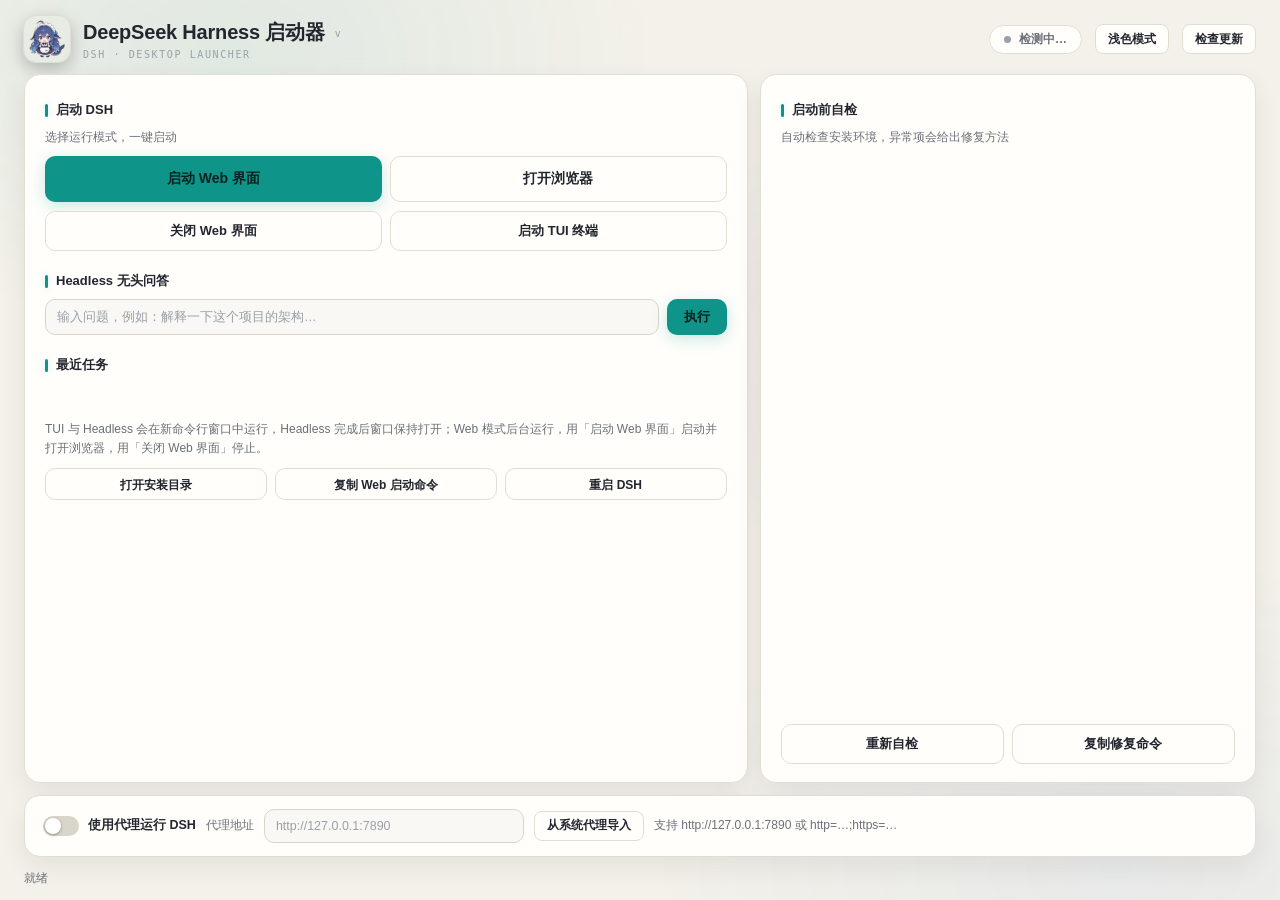
==== commit bfc49a6d: "GUI: 启动 Web 界面改为启动并自动打开浏览器，新增关闭 Web 界面功能 - 「启动 Web 界面」：启动 DSH（已在运行则跳过）后自动打开浏览器，文字不变 - 原「启动并自动打开浏览器」改" ====
--- a/tauri/ui/index.html
+++ b/tauri/ui/index.html
@@ -37,7 +37,7 @@
           <button id="browserBtn" class="btn big">打开浏览器</button>
         </div>
         <div class="row">
-          <button id="webOpenBtn" class="btn mid">启动并自动打开浏览器</button>
+          <button id="webOpenBtn" class="btn mid">关闭 Web 界面</button>
           <button id="tuiBtn" class="btn mid">启动 TUI 终端</button>
         </div>
         <h2 class="section">Headless 无头问答</h2>
@@ -47,7 +47,7 @@
         </div>
         <h2 class="section">最近任务</h2>
         <div id="historyBox" class="chips"></div>
-        <div id="hint" class="sub">TUI 与 Headless 会在新命令行窗口中运行，Headless 完成后窗口保持打开；Web 模式后台运行，随时可用「打开浏览器」访问。</div>
+        <div id="hint" class="sub">TUI 与 Headless 会在新命令行窗口中运行，Headless 完成后窗口保持打开；Web 模式后台运行，用「启动 Web 界面」启动并打开浏览器，用「关闭 Web 界面」停止。</div>
         <div class="row">
           <button id="dirBtn" class="btn mini">打开安装目录</button>
           <button id="cmdBtn" class="btn mini">复制 Web 启动命令</button>
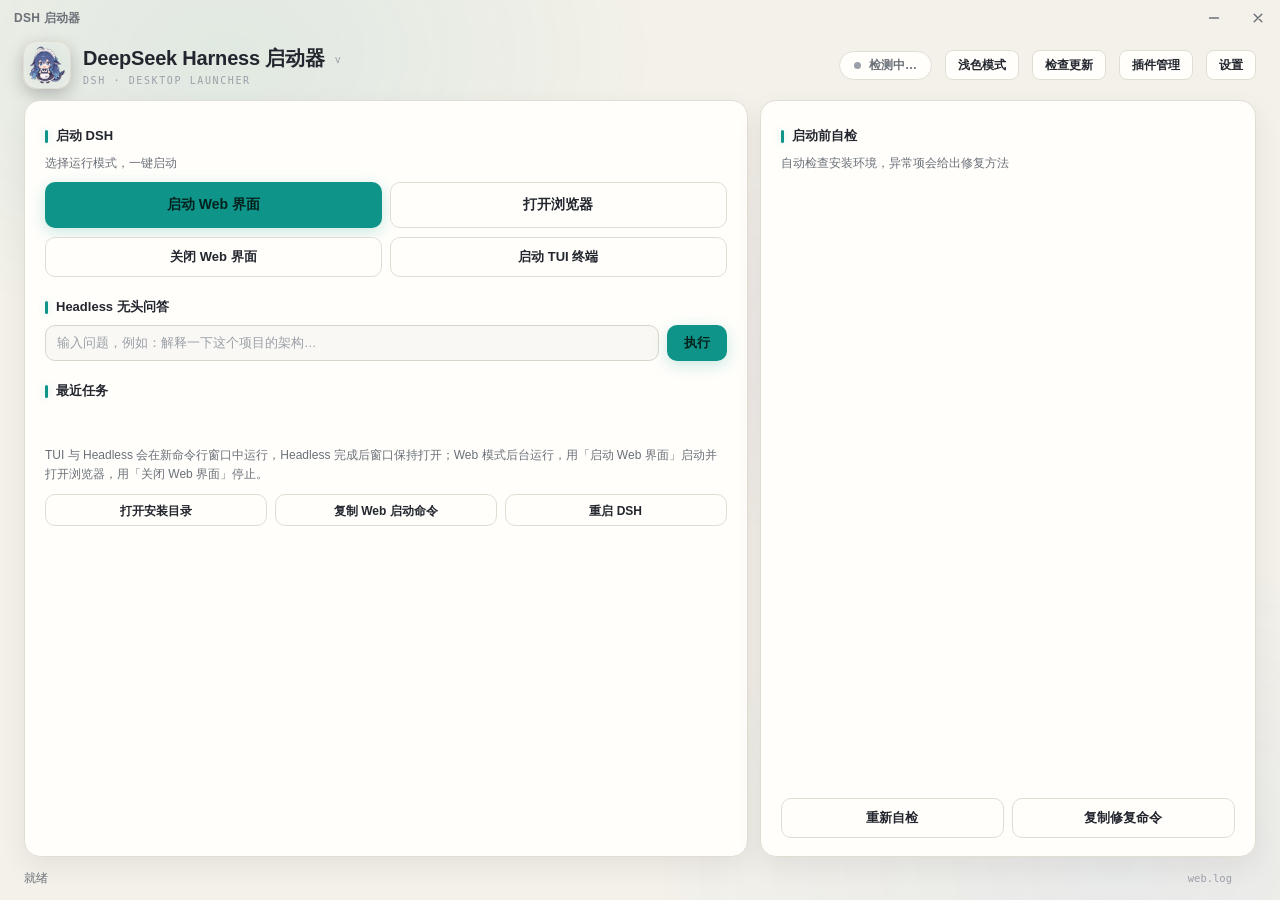
==== commit c4ad0a62: "v1.2.0: 自定义标题栏、严格 CSP、备份恢复修复与性能优化 - 自定义无边框标题栏：可拖拽/双击最大化/最小化/关闭，深浅主题统一外观 - 修复恢复备份必失败：跳过反斜杠结尾目录条目（.NET" ====
--- a/tauri/ui/index.html
+++ b/tauri/ui/index.html
@@ -4,23 +4,41 @@
   <meta charset="UTF-8">
   <meta name="viewport" content="width=device-width, initial-scale=1.0">
   <title>DSH 启动器</title>
+  <!-- 首帧前定主题（详见 theme.js）：head 内同步加载，渲染阻塞不闪屏；
+       独立文件以满足严格 CSP 的 script-src 'self' -->
+  <script src="theme.js"></script>
   <link rel="stylesheet" href="style.css">
 </head>
 <body>
+  <!-- 自定义标题栏（decorations:false）：整条可拖拽移动窗口，双击最大化/还原；
+       关闭按钮走 curWin.close()，由 onCloseRequested 统一处理托盘/退出逻辑 -->
+  <div id="titlebar" data-tauri-drag-region>
+    <span id="tbTitle" data-tauri-drag-region>DSH 启动器</span>
+    <div id="tbBtns">
+      <button id="tbMin" class="tbBtn" title="最小化" aria-label="最小化">
+        <svg viewBox="0 0 12 12"><path d="M1.5 6h9"/></svg>
+      </button>
+      <button id="tbClose" class="tbBtn tbCloseBtn" title="关闭" aria-label="关闭">
+        <svg viewBox="0 0 12 12"><path d="M2.2 2.2l7.6 7.6M9.8 2.2l-7.6 7.6"/></svg>
+      </button>
+    </div>
+  </div>
   <div id="page">
-    <!-- 头部 -->
+    <!-- 头部（两个视图共用，按钮按 data-view 显隐） -->
     <header id="header">
-      <img id="logo" src="logo.png" alt="DSH">
+      <div id="logoWrap"><img id="logo" src="logo.png" alt="DSH"></div>
       <div id="titleBox">
         <h1 id="title">DeepSeek Harness 启动器</h1>
         <div id="subtitle">DSH · Desktop Launcher</div>
       </div>
-      <div id="statusPill" class="pill" data-running="unknown">检测中…</div>
+      <div id="statusPill" class="pill" data-running="unknown" data-view="home">检测中…</div>
       <button id="themeBtn" class="btn small">浅色模式</button>
-      <button id="updateBtn" class="btn small">检查更新</button>
+      <button id="updateBtn" class="btn small" data-view="home">检查更新</button>
+      <button id="pluginMgrBtn" class="btn small">插件管理</button>
+      <button id="settingsBtn" class="btn small">设置</button>
     </header>
 
-    <!-- 更新横幅 -->
+    <!-- 更新横幅（DSH 本体；显隐由更新检查逻辑控制，不参与视图切换） -->
     <div id="banner" hidden>
       <span id="bannerText"></span>
       <button id="bannerBtn" class="btn accent small">立即更新</button>
@@ -28,62 +46,169 @@
 
     <!-- 主区域 -->
     <main id="main">
-      <!-- 左：启动卡片 -->
-      <section class="card">
-        <h2 class="section">启动 DSH</h2>
-        <div class="sub">选择运行模式，一键启动</div>
-        <div class="row">
-          <button id="webBtn" class="btn accent big">启动 Web 界面</button>
-          <button id="browserBtn" class="btn big">打开浏览器</button>
+      <!-- 视图：首页（启动 + 自检） -->
+      <div id="viewHome">
+        <!-- 左：启动卡片 -->
+        <section class="card">
+          <h2 class="section">启动 DSH</h2>
+          <div class="sub">选择运行模式，一键启动</div>
+          <div class="row">
+            <button id="webBtn" class="btn accent big">启动 Web 界面</button>
+            <button id="browserBtn" class="btn big">打开浏览器</button>
+          </div>
+          <div class="row">
+            <button id="webCloseBtn" class="btn mid">关闭 Web 界面</button>
+            <button id="tuiBtn" class="btn mid">启动 TUI 终端</button>
+          </div>
+          <h2 class="section">Headless 无头问答</h2>
+          <div class="row">
+            <input id="taskInput" type="text" placeholder="输入问题，例如：解释一下这个项目的架构…">
+            <button id="runBtn" class="btn accent">执行</button>
+          </div>
+          <h2 class="section">最近任务</h2>
+          <div id="historyBox" class="chips"></div>
+          <div id="hint" class="sub">TUI 与 Headless 会在新命令行窗口中运行，Headless 完成后窗口保持打开；Web 模式后台运行，用「启动 Web 界面」启动并打开浏览器，用「关闭 Web 界面」停止。</div>
+          <div class="row">
+            <button id="dirBtn" class="btn mini">打开安装目录</button>
+            <button id="cmdBtn" class="btn mini">复制 Web 启动命令</button>
+            <button id="restartBtn" class="btn mini">重启 DSH</button>
+          </div>
+        </section>
+
+        <!-- 右：自检卡片 -->
+        <section class="card">
+          <h2 class="section">启动前自检</h2>
+          <div class="sub">自动检查安装环境，异常项会给出修复方法</div>
+          <div id="checks"></div>
+          <div class="row" id="checksBtns">
+            <button id="recheckBtn" class="btn mid">重新自检</button>
+            <button id="fixBtn" class="btn mid">复制修复命令</button>
+          </div>
+        </section>
+      </div>
+
+      <!-- 视图：插件管理 -->
+      <div id="viewPlugins" hidden>
+        <div class="row" id="installRow">
+          <input id="pluginNameInput" type="text" placeholder="输入 npm 包名安装，例如 dsh-better-sidebar（支持 @scope/name、本地路径）" spellcheck="false">
+          <button id="pluginInstallBtn" class="btn accent">安装</button>
         </div>
-        <div class="row">
-          <button id="webOpenBtn" class="btn mid">关闭 Web 界面</button>
-          <button id="tuiBtn" class="btn mid">启动 TUI 终端</button>
+        <div class="row" id="pluginOpsRow">
+          <button id="pluginCheckBtn" class="btn small">检查更新</button>
+          <button id="pluginUpdateAllBtn" class="btn small violet" hidden>全部更新</button>
+          <span class="sub" id="pluginOpsHint">点击「检查更新」查看哪些插件有新版本；点击插件行可展开详情与操作</span>
         </div>
-        <h2 class="section">Headless 无头问答</h2>
-        <div class="row">
-          <input id="taskInput" type="text" placeholder="输入问题，例如：解释一下这个项目的架构…">
-          <button id="runBtn" class="btn accent">执行</button>
-        </div>
-        <h2 class="section">最近任务</h2>
-        <div id="historyBox" class="chips"></div>
-        <div id="hint" class="sub">TUI 与 Headless 会在新命令行窗口中运行，Headless 完成后窗口保持打开；Web 模式后台运行，用「启动 Web 界面」启动并打开浏览器，用「关闭 Web 界面」停止。</div>
-        <div class="row">
-          <button id="dirBtn" class="btn mini">打开安装目录</button>
-          <button id="cmdBtn" class="btn mini">复制 Web 启动命令</button>
-          <button id="restartBtn" class="btn mini">重启 DSH</button>
-        </div>
-      </section>
-
-      <!-- 右：自检卡片 -->
-      <section class="card">
-        <h2 class="section">启动前自检</h2>
-        <div class="sub">自动检查安装环境，异常项会给出修复方法</div>
-        <div id="checks"></div>
-        <div class="row" id="checksBtns">
-          <button id="recheckBtn" class="btn mid">重新自检</button>
-          <button id="fixBtn" class="btn mid">复制修复命令</button>
-        </div>
-      </section>
+        <div id="pluginList" class="busy"><div class="pluginEmpty sub">加载中…</div></div>
+        <div class="sub" id="pluginHint">安装、卸载、启用/禁用或更新后需「重启 DSH」才会生效；内置插件随 DSH 本体安装，不可单独管理。</div>
+      </div>
+      <!-- 视图：设置 -->
+      <div id="viewSettings" hidden>
+        <!-- 代理 -->
+        <section class="card setCard">
+          <h2 class="section">代理</h2>
+          <div class="setRow">
+            <label class="switch">
+              <input type="checkbox" id="setProxySwitch">
+              <span class="track"></span>
+              <span class="label">使用代理运行 DSH</span>
+            </label>
+          </div>
+          <div class="setRow">
+            <span class="setLabel">代理地址</span>
+            <input id="setProxyInput" type="text" placeholder="http://127.0.0.1:7890" spellcheck="false">
+            <button id="setProxyImport" class="btn small">从系统代理导入</button>
+          </div>
+          <div class="sub">启动 DSH 时注入 HTTP(S)_PROXY 与 NODE_USE_ENV_PROXY=1；插件安装/更新等网络操作同样生效。支持 http://127.0.0.1:7890 或 http=…;https=…</div>
+        </section>
+
+        <!-- 启动与运行 -->
+        <section class="card setCard">
+          <h2 class="section">启动与运行</h2>
+          <div class="setRow">
+            <label class="switch">
+              <input type="checkbox" id="setAutoCheck">
+              <span class="track"></span>
+              <span class="label">启动时自动检查 DSH 更新</span>
+            </label>
+          </div>
+          <div class="setRow">
+            <label class="switch">
+              <input type="checkbox" id="setAutoBrowser">
+              <span class="track"></span>
+              <span class="label">「启动 Web 界面」后自动打开浏览器</span>
+            </label>
+          </div>
+          <div class="setRow">
+            <label class="switch">
+              <input type="checkbox" id="setAutoStart">
+              <span class="track"></span>
+              <span class="label">开机自启</span>
+            </label>
+          </div>
+        </section>
+
+        <!-- 窗口行为 -->
+        <section class="card setCard">
+          <h2 class="section">窗口行为</h2>
+          <div class="setRow">
+            <span class="setLabel">点击关闭按钮时</span>
+            <div class="seg" id="setCloseSeg">
+              <button class="segBtn" data-val="tray">隐藏到托盘</button>
+              <button class="segBtn" data-val="quit">直接退出</button>
+            </div>
+            <span class="sub">隐藏到托盘时程序继续在后台轮询状态，可从托盘图标唤出或退出</span>
+          </div>
+        </section>
+
+        <!-- 插件 -->
+        <section class="card setCard">
+          <h2 class="section">插件</h2>
+          <div class="setRow">
+            <span class="setLabel">管理 profile</span>
+            <select id="setProfileSelect" title="插件管理视图操作的 DSH profile"></select>
+          </div>
+          <div class="setRow">
+            <span class="setLabel">npm registry 镜像</span>
+            <input id="setRegistryInput" type="text" placeholder="留空使用官方源，例如 https://registry.npmmirror.com" spellcheck="false">
+          </div>
+          <div class="sub">registry 镜像作用于 DSH/插件的安装、更新与版本检查（npm_config_registry）</div>
+        </section>
+
+        <!-- 数据 -->
+        <section class="card setCard">
+          <h2 class="section">数据</h2>
+          <div class="setRow">
+            <button id="setClearHistory" class="btn small">清空 Headless 历史</button>
+            <span class="sub" id="setHistoryInfo"></span>
+          </div>
+          <div class="setRow">
+            <button id="backupBtn" class="btn small">备份 DSH 数据</button>
+            <button id="backupDirBtn" class="btn small">打开备份目录</button>
+            <span class="sub">备份配置、对话历史与插件清单（不含 DSH 程序与插件实体，插件恢复时自动重建）</span>
+          </div>
+          <div id="backupList"></div>
+          <div class="sub" id="backupHint">恢复会覆盖当前 DSH 配置与历史：请先「关闭 Web 界面」停止 DSH；恢复前自动备份当前状态（pre-restore），恢复后自动重建插件并提示重启。</div>
+        </section>
+      </div>
     </main>
 
-    <!-- 代理条 -->
-    <div id="proxyBar" class="bar">
-      <label class="switch">
-        <input type="checkbox" id="proxySwitch">
-        <span class="track"></span>
-        <span class="label">使用代理运行 DSH</span>
-      </label>
-      <span class="sub">代理地址</span>
-      <input id="proxyInput" type="text" placeholder="http://127.0.0.1:7890">
-      <button id="importBtn" class="btn small">从系统代理导入</button>
-      <span id="proxyHint" class="sub">支持 http://127.0.0.1:7890 或 http=…;https=…</span>
+    <!-- 日志面板（全局：npm/pnpm 进度、web.log 查看） -->
+    <div id="logPanel" hidden>
+      <div class="logHead">
+        <span id="logTitle">运行日志</span>
+        <button id="logClose" class="btn small">收起</button>
+      </div>
+      <pre id="logBody"></pre>
     </div>
 
     <!-- 底部 -->
     <footer id="footer">
       <span id="activity" class="sub">就绪</span>
-      <span id="version" class="sub"></span>
+      <span id="footerRight">
+        <a id="logLink" class="sub" title="查看 web.log（DSH Web 模式运行日志）">web.log</a>
+        <span id="profilePath" class="sub" data-view="plugins"></span>
+        <span id="version" class="sub" data-view="home"></span>
+      </span>
     </footer>
   </div>
   <script src="main.js"></script>
--- a/tauri/ui/style.css
+++ b/tauri/ui/style.css
@@ -18,6 +18,9 @@
   --accent-hover: #0B7A70;
   --accent-soft: rgba(14, 148, 136, .12);
   --accent-glow: rgba(14, 148, 136, .22);
+  --violet: #7C5CE0;
+  --violet-hover: #6B4FD0;
+  --violet-glow: rgba(124, 92, 224, .25);
   --ok: #16A34A;   --ok-bg: rgba(22, 163, 74, .10);
   --fail: #DC2626; --fail-bg: rgba(220, 38, 38, .08);
   --warn: #B45309; --warn-bg: rgba(180, 83, 9, .10);
@@ -46,6 +49,9 @@
   --accent-hover: #5EEAD4;
   --accent-soft: rgba(45, 212, 191, .13);
   --accent-glow: rgba(45, 212, 191, .25);
+  --violet: #8B5CF6;
+  --violet-hover: #A78BFA;
+  --violet-glow: rgba(139, 92, 246, .3);
   --ok: #34D399;   --ok-bg: rgba(52, 211, 153, .12);
   --fail: #F87171; --fail-bg: rgba(248, 113, 113, .12);
   --warn: #FBBF24; --warn-bg: rgba(251, 191, 36, .11);
@@ -71,7 +77,35 @@
   background: var(--page);
   overflow: hidden;
   animation: pageFade .25s ease;
-}
+  display: flex; flex-direction: column;
+}
+
+/* ---------- 自定义标题栏（decorations:false） ---------- */
+#titlebar {
+  display: flex; align-items: center;
+  height: 36px; flex: none;
+  padding-left: 14px;
+  user-select: none;
+}
+#tbTitle {
+  font-size: 12px; font-weight: 600; color: var(--sub);
+  letter-spacing: .02em;
+}
+#tbBtns { margin-left: auto; align-self: stretch; display: flex; }
+.tbBtn {
+  width: 44px; border: none; background: transparent; color: var(--sub);
+  cursor: pointer; padding: 0;
+  display: flex; align-items: center; justify-content: center;
+  transition: background-color .15s ease, color .15s ease;
+}
+.tbBtn svg {
+  width: 12px; height: 12px; display: block;
+  stroke: currentColor; stroke-width: 1.4; fill: none; stroke-linecap: round;
+}
+.tbBtn:hover { background: var(--hover); color: var(--text); }
+.tbBtn:focus-visible { outline: 2px solid var(--accent); outline-offset: -2px; }
+/* 关闭按钮悬停红底白字，与 Windows 原生标题栏一致 */
+.tbBtn.tbCloseBtn:hover { background: var(--fail); color: #fff; }
 /* 背景极光：三团缓慢漂移的色块，纯 transform，零重排 */
 body::before {
   content: ""; position: fixed; inset: -8%; z-index: -1;
@@ -100,7 +134,7 @@
 
 #page {
   display: flex; flex-direction: column;
-  height: 100vh; padding: 16px 24px 12px; gap: 12px;
+  flex: 1; min-height: 0; padding: 6px 24px 12px; gap: 12px;
 }
 .sub { color: var(--sub); font-size: 12px; line-height: 1.6; }
 
@@ -182,6 +216,18 @@
   box-shadow: 0 6px 20px var(--accent-glow);
 }
 .btn.accent:active { transform: translateY(0) scale(.98); }
+/* 紫色按钮：与青色 accent 区分，用于「全部更新」等次级批量操作 */
+.btn.violet {
+  background: var(--violet); border-color: transparent; color: #FFF;
+  font-weight: 700;
+  box-shadow: 0 4px 16px var(--violet-glow);
+}
+.btn.violet:hover {
+  background: var(--violet-hover);
+  transform: translateY(-1px);
+  box-shadow: 0 6px 20px var(--violet-glow);
+}
+.btn.violet:active { transform: translateY(0) scale(.98); }
 .btn:disabled { opacity: .55; cursor: default; transform: none !important; }
 .btn.big { flex: 1; height: 46px; font-size: 14px; }
 .btn.mid { flex: 1; height: 40px; }
@@ -201,7 +247,12 @@
 #bannerBtn { height: 28px; font-size: 11px; border-radius: 8px; }
 
 /* ---------- 主区域 ---------- */
-#main { flex: 1; display: flex; gap: 12px; min-height: 0; }
+#main { flex: 1; display: flex; min-height: 0; }
+/* 视图容器：首页（左右两卡片）与插件管理（上下布局）在同一窗口切换 */
+#viewHome { flex: 1; display: flex; gap: 12px; min-height: 0; }
+#viewPlugins { flex: 1; display: flex; flex-direction: column; gap: 10px; min-height: 0; }
+/* [hidden] 默认 display:none 会被上面的 display:flex 覆盖，必须显式声明 */
+#viewHome[hidden], #viewPlugins[hidden] { display: none; }
 .card {
   background: var(--card); border: 1px solid var(--border); border-radius: 16px;
   box-shadow: var(--shadow), var(--inset-top);
@@ -214,8 +265,8 @@
   border-color: var(--accent-soft);
   box-shadow: var(--shadow), var(--inset-top), 0 0 0 1px var(--accent-soft);
 }
-main .card:nth-child(1) { flex: 3; animation: rise .38s .04s cubic-bezier(.2, .8, .3, 1) both; }
-main .card:nth-child(2) { flex: 2; animation: rise .38s .08s cubic-bezier(.2, .8, .3, 1) both; }
+#viewHome .card:nth-child(1) { flex: 3; animation: rise .38s .04s cubic-bezier(.2, .8, .3, 1) both; }
+#viewHome .card:nth-child(2) { flex: 2; animation: rise .38s .08s cubic-bezier(.2, .8, .3, 1) both; }
 .row { display: flex; gap: 8px; }
 
 /* 章节标题 */
@@ -279,18 +330,168 @@
 .badge.WARN { background: var(--warn-bg); color: var(--warn); }
 .badge.INFO { background: var(--info-bg); color: var(--info); }
 
-/* ---------- 代理条 ---------- */
-#proxyBar {
-  background: var(--card); border: 1px solid var(--border); border-radius: 16px;
-  box-shadow: var(--shadow), var(--inset-top);
-  padding: 13px 18px;
+/* ---------- 插件管理（窗口内视图 #viewPlugins） ---------- */
+#installRow { flex: none; }
+#installRow input[type="text"] { height: 38px; }
+#pluginOpsRow { flex: none; align-items: center; }
+#pluginOpsRow .btn { flex: none; }
+#pluginOpsHint { flex: 1; min-width: 0; white-space: nowrap; overflow: hidden; text-overflow: ellipsis; }
+#profilePath {
+  font-family: "Cascadia Code", Consolas, monospace; font-size: 10.5px;
+  color: var(--faint); white-space: nowrap; overflow: hidden; text-overflow: ellipsis;
+  max-width: 380px; direction: rtl; text-align: left;
+}
+#pluginList {
+  flex: 1; min-height: 0; overflow-y: auto;
+  display: flex; flex-direction: column; gap: 8px;
+  padding: 2px 4px 2px 2px;
+}
+#pluginList.busy { opacity: .55; pointer-events: none; }
+.pluginRow {
+  border: 1px solid var(--border); border-radius: 12px; padding: 10px 12px;
+  display: grid; grid-template-columns: 1fr auto; gap: 4px 12px; align-items: center;
+  cursor: pointer; /* 整行可点击展开 */
+  transition: border-color .18s cubic-bezier(.2, .8, .3, 1), background-color .18s, transform .12s cubic-bezier(.2, .8, .3, 1);
+}
+.pluginRow:hover { border-color: var(--border-strong); background: var(--hover); }
+.pluginRow.expanded { border-color: var(--accent-soft); background: var(--hover); }
+.pluginMain { display: flex; align-items: center; gap: 8px; min-width: 0; flex-wrap: wrap; }
+.pluginName {
+  font-weight: 700; font-size: 12.5px;
+  font-family: "Cascadia Code", Consolas, monospace;
+  white-space: nowrap; overflow: hidden; text-overflow: ellipsis; max-width: 260px;
+}
+.pluginVer { font-family: "Cascadia Code", Consolas, monospace; font-size: 10.5px; color: var(--faint); }
+.pluginNew { font-family: "Cascadia Code", Consolas, monospace; font-size: 10.5px; font-weight: 700; color: var(--accent); }
+.pluginActions { display: flex; align-items: center; gap: 6px; }
+.pluginActions .btn { flex: none; }
+/* 展开箭头按钮 */
+.rowToggle {
+  width: 26px; height: 26px; flex: none;
+  display: flex; align-items: center; justify-content: center;
+  background: transparent; color: var(--sub);
+  border: 1px solid var(--border); border-radius: 8px;
+  font-size: 11px; cursor: pointer;
+  transition: color .18s, border-color .18s, background-color .18s, transform .25s cubic-bezier(.2, .8, .3, 1);
+}
+.rowToggle:hover { color: var(--accent); border-color: var(--accent-soft); background: var(--accent-soft); }
+.pluginDesc {
+  grid-column: 1 / -1; color: var(--sub); font-size: 11.5px; line-height: 1.5;
+  white-space: nowrap; overflow: hidden; text-overflow: ellipsis;
+}
+/* 展开的详情区 */
+.pluginDetail {
+  grid-column: 1 / -1; display: flex; flex-direction: column; gap: 7px;
+  border-top: 1px dashed var(--border); padding-top: 9px; margin-top: 3px;
+  font-size: 11.5px; color: var(--sub); line-height: 1.6;
+}
+.pluginDetail[hidden] { display: none; }
+.pluginDetailLoading { padding: 4px 0; }
+.pluginMeta { display: flex; flex-wrap: wrap; gap: 5px 16px; }
+.metaItem b { color: var(--text); font-weight: 600; margin-right: 4px; }
+.metaItem { word-break: break-all; }
+.pluginLinks { display: flex; gap: 14px; }
+.pluginLinks a { color: var(--accent); text-decoration: none; font-weight: 600; }
+.pluginLinks a:hover { text-decoration: underline; }
+.pluginReadme {
+  max-height: 130px; overflow: auto;
+  white-space: pre-wrap; word-break: break-all;
+  font-size: 11px; color: var(--sub);
+}
+.pluginOpRow {
+  grid-column: 1 / -1; display: flex; gap: 6px; flex-wrap: wrap;
+}
+.pluginOpRow[hidden] { display: none; }
+.pluginOpRow .btn { flex: none; }
+.pluginEmpty { padding: 16px 4px; text-align: center; }
+#pluginHint { color: var(--sub); font-size: 11.5px; line-height: 1.6; }
+
+/* ---------- 设置页（窗口内视图 #viewSettings） ---------- */
+#viewSettings {
+  flex: 1; min-height: 0; overflow-y: auto;
+  display: flex; flex-direction: column; gap: 12px;
+  padding: 2px 4px 2px 2px;
+}
+#viewSettings[hidden] { display: none; }
+.setCard { flex: none; gap: 10px; }
+.setRow { display: flex; align-items: center; gap: 10px; min-height: 30px; }
+.setLabel { font-size: 12.5px; font-weight: 600; color: var(--text); flex: none; min-width: 120px; }
+.setRow input[type="text"] { flex: none; width: 340px; height: 34px; }
+.setRow select {
+  flex: none; height: 34px; padding: 4px 10px;
+  background: var(--input-bg); color: var(--text);
+  border: 1px solid var(--input-border); border-radius: 10px;
+  font-family: inherit; font-size: 12.5px; outline: none;
+}
+.setRow select:focus { border-color: var(--accent); box-shadow: 0 0 0 3px var(--accent-soft); }
+.setRow .sub { flex: 1; min-width: 0; }
+/* 分段单选（窗口行为） */
+.seg {
+  display: inline-flex; gap: 2px; padding: 3px;
+  background: var(--input-bg); border: 1px solid var(--input-border);
+  border-radius: 10px;
+}
+.segBtn {
+  border: none; background: transparent; color: var(--sub);
+  font-family: inherit; font-size: 12px; font-weight: 600;
+  padding: 5px 14px; border-radius: 8px; cursor: pointer;
+  transition: background-color .18s, color .18s;
+}
+.segBtn:hover { color: var(--text); }
+.segBtn.on {
+  background: var(--accent); color: #04211D; font-weight: 700;
+  box-shadow: 0 2px 8px var(--accent-glow);
+}
+
+/* ---------- 备份列表 ---------- */
+#backupList { display: flex; flex-direction: column; gap: 6px; }
+.backupRow {
   display: flex; align-items: center; gap: 10px;
-  animation: rise .38s .12s cubic-bezier(.2, .8, .3, 1) both;
-  transition: border-color .25s;
-}
-#proxyBar:hover { border-color: var(--accent-soft); }
-#proxyBar input[type="text"] { flex: none; width: 260px; height: 34px; }
-#proxyHint { flex: 1; min-width: 0; white-space: nowrap; overflow: hidden; text-overflow: ellipsis; }
+  padding: 8px 12px;
+  border: 1px solid var(--border); border-radius: 10px;
+  background: var(--input-bg);
+}
+.backupName { font-family: "Cascadia Code", Consolas, monospace; font-size: 11.5px; font-weight: 600; flex: 1; min-width: 0; overflow: hidden; text-overflow: ellipsis; white-space: nowrap; }
+.backupMeta { color: var(--faint); font-size: 11px; font-family: "Cascadia Code", Consolas, monospace; white-space: nowrap; }
+.backupRow .btn { flex: none; }
+.backupBadge { font-size: 10px; font-weight: 700; padding: 2px 8px; border-radius: 6px; }
+.backupBadge.pre { background: var(--warn-bg); color: var(--warn); }
+.backupEmpty { color: var(--faint); font-size: 11.5px; padding: 4px 2px; }
+
+/* ---------- 日志面板（全局） ---------- */
+#logPanel {
+  background: var(--card); border: 1px solid var(--border); border-radius: 12px;
+  display: flex; flex-direction: column; max-height: 200px; min-height: 0;
+  overflow: hidden;
+  animation: bannerIn .25s cubic-bezier(.2, .8, .3, 1) both;
+}
+#logPanel[hidden] { display: none; }
+.logHead {
+  display: flex; align-items: center; justify-content: space-between;
+  padding: 7px 12px; border-bottom: 1px solid var(--border);
+  font-size: 11.5px; font-weight: 700; color: var(--sub);
+}
+.logHead .btn { height: 24px; font-size: 11px; padding: 2px 10px; border-radius: 7px; }
+#logBody {
+  flex: 1; overflow: auto; padding: 8px 12px; margin: 0;
+  font-family: "Cascadia Code", Consolas, monospace; font-size: 11px; line-height: 1.55;
+  color: var(--sub); white-space: pre-wrap; word-break: break-all;
+}
+
+/* ---------- 底部 ---------- */
+#footer {
+  display: flex; justify-content: space-between; align-items: center; gap: 12px;
+  animation: rise .38s .16s cubic-bezier(.2, .8, .3, 1) both;
+}
+#footerRight { display: flex; align-items: center; gap: 12px; min-width: 0; }
+#logLink {
+  color: var(--faint); cursor: pointer; text-decoration: none;
+  font-family: "Cascadia Code", Consolas, monospace; font-size: 10.5px;
+  white-space: nowrap;
+}
+#logLink:hover { color: var(--accent); text-decoration: underline; }
+#activity { white-space: nowrap; overflow: hidden; text-overflow: ellipsis; font-size: 12px; }
+#version { font-family: "Cascadia Code", Consolas, monospace; font-size: 11px; color: var(--faint); }
 
 /* 开关 */
 .switch { display: flex; align-items: center; gap: 9px; cursor: pointer; font-size: 12.5px; font-weight: 600; user-select: none; }
@@ -310,13 +511,30 @@
 .switch input:checked + .track::after { transform: translateX(16px); }
 .switch:focus-within .track { box-shadow: 0 0 0 3px var(--accent-soft); }
 
-/* ---------- 底部 ---------- */
-#footer {
-  display: flex; justify-content: space-between; align-items: center; gap: 12px;
-  animation: rise .38s .16s cubic-bezier(.2, .8, .3, 1) both;
-}
-#activity { white-space: nowrap; overflow: hidden; text-overflow: ellipsis; font-size: 12px; }
-#version { font-family: "Cascadia Code", Consolas, monospace; font-size: 11px; color: var(--faint); }
+/* ---------- 自定义确认对话框 ---------- */
+.modalOverlay {
+  position: fixed; inset: 0; z-index: 100;
+  background: rgba(0, 0, 0, .45);
+  display: flex; align-items: center; justify-content: center;
+  backdrop-filter: blur(2px);
+  animation: fadeIn .18s ease both;
+}
+.modal {
+  width: min(430px, calc(100vw - 48px));
+  background: var(--card); border: 1px solid var(--border-strong);
+  border-radius: 16px; box-shadow: var(--shadow), 0 18px 50px rgba(0, 0, 0, .35);
+  padding: 20px 22px;
+  display: flex; flex-direction: column; gap: 12px;
+  animation: modalIn .22s cubic-bezier(.2, .8, .3, 1) both;
+}
+.modalTitle { font-size: 14.5px; font-weight: 800; }
+.modalMsg { color: var(--sub); font-size: 12.5px; line-height: 1.7; }
+.modalBtns { display: flex; justify-content: flex-end; gap: 8px; margin-top: 4px; }
+.modalBtns .btn { min-width: 88px; }
+.btn.danger { background: var(--fail); border-color: transparent; color: #fff; font-weight: 700; }
+.btn.danger:hover { background: var(--fail); filter: brightness(1.12); }
+@keyframes fadeIn { from { opacity: 0; } }
+@keyframes modalIn { from { opacity: 0; transform: translateY(14px) scale(.97); } }
 
 /* ---------- 滚动条 ---------- */
 ::-webkit-scrollbar { width: 8px; height: 8px; }
@@ -324,6 +542,135 @@
 ::-webkit-scrollbar-thumb:hover { background: var(--border-strong); }
 ::-webkit-scrollbar-track { background: transparent; }
 
+/* ---------- 视图切换过渡 ----------
+   容器级动画只用纯 opacity（viewFade，无位移）：避免与子元素
+   （卡片 rise / 行 stagger）的位移动画叠加造成"双重运动"观感过重 */
+@keyframes viewFade {
+  from { opacity: 0; }
+}
+#viewHome:not([hidden]), #viewPlugins:not([hidden]), #viewSettings:not([hidden]) {
+  animation: viewFade .2s ease both;
+}
+
+/* ---------- 展开箭头旋转 ---------- */
+.pluginRow.expanded .rowToggle { transform: rotate(180deg); }
+
+/* ---------- 插件列表 stagger 入场 ----------
+   由 JS 在渲染后给 #pluginList 加 .enter 门控（animationend 后移除），
+   避免每次刷新/进入视图都整体重放；fill 用 backwards 仅保留延迟期首帧 */
+@keyframes rowIn {
+  from { opacity: 0; transform: translateY(8px); }
+}
+#pluginList.enter .pluginRow { animation: rowIn .3s ease backwards; }
+#pluginList.enter .pluginRow:nth-child(1) { animation-delay: 0ms; }
+#pluginList.enter .pluginRow:nth-child(2) { animation-delay: 30ms; }
+#pluginList.enter .pluginRow:nth-child(3) { animation-delay: 60ms; }
+#pluginList.enter .pluginRow:nth-child(4) { animation-delay: 90ms; }
+#pluginList.enter .pluginRow:nth-child(5) { animation-delay: 120ms; }
+#pluginList.enter .pluginRow:nth-child(6) { animation-delay: 150ms; }
+#pluginList.enter .pluginRow:nth-child(7) { animation-delay: 180ms; }
+#pluginList.enter .pluginRow:nth-child(8) { animation-delay: 210ms; }
+/* 第 8 行之后不再递增延迟 */
+
+/* ---------- 徽标与按钮 pop 入场 ----------
+   不写 fill：动画结束后交还 transform/opacity 控制权，
+   保证 #pluginUpdateAllBtn（.btn.violet）的 hover 上浮与按钮按压反馈不被锁定 */
+@keyframes popIn {
+  from { opacity: 0; transform: scale(.9); }
+}
+#pluginUpdateAllBtn:not([hidden]) { animation: popIn .25s cubic-bezier(.2, .8, .3, 1); }
+.pluginNew { animation: popIn .25s cubic-bezier(.2, .8, .3, 1); }
+
+/* ---------- 插件行点击反馈 ----------
+   用像素级 translateY(1px) 代替 scale：零缩放模糊、无抗锯齿伪影，
+   且不会被行内子按钮的点击冒泡放大（整行统一微沉） */
+.pluginRow:active { transform: translateY(1px); }
+
+/* ==========================================================
+   动画与主题过渡增强 —— 以下均为追加规则，不改写上方任何现有规则
+   ========================================================== */
+
+/* ---------- B. 插件展开内容淡入 ----------
+   展开时（hidden 移除）详情与操作区淡入上浮，fill both 保留末帧；
+   收起时 JS 加回 hidden 瞬时消失，不做收起动画 */
+.pluginRow.expanded .pluginDetail:not([hidden]),
+.pluginRow.expanded .pluginOpRow:not([hidden]) {
+  animation: detailIn .22s cubic-bezier(.2, .8, .3, 1) backwards;
+}
+@keyframes detailIn {
+  from { opacity: 0; transform: translateY(4px); }
+}
+
+/* ---------- E. 主题切换平滑过渡 ----------
+   仅给当前没有 transition 的表面元素添加背景/文字/边框过渡；
+   已确认跳过（自身已有 transition 列表，避免覆盖）：
+   .btn / .pluginRow / .rowToggle / .chip / .card / .pill / .badge
+   / .segBtn；.modalOverlay 背景为硬编码色（非变量驱动）不参与过渡 */
+body, #header, select, .modal, #logPanel,
+.seg, #banner, .pluginEmpty, .checkRow, #footer, .logHead {
+  transition: background-color .25s ease, color .25s ease, border-color .25s ease;
+}
+/* 大面积表面（卡片）追加背景过渡，避免"表面淡、交互层硬切"的割裂感 */
+.card {
+  transition: border-color .25s, box-shadow .25s, background-color .25s ease;
+}
+/* 输入框保留原 focus 光环过渡节奏，追加背景/文字过渡（扩充合并，不覆盖） */
+input[type="text"] {
+  transition: border-color .18s cubic-bezier(.2, .8, .3, 1), box-shadow .18s cubic-bezier(.2, .8, .3, 1), background-color .25s ease, color .25s ease;
+}
+
+/* ---------- I. 自检行 stagger 入场 ----------
+   复用 rowIn（translateY 8px），由 JS 的 .enter 门控触发，
+   animationend 后移除；第 6 行之后不再递增延迟 */
+#checks.enter .checkRow { animation: rowIn .25s ease backwards; }
+#checks.enter .checkRow:nth-child(1) { animation-delay: 0ms; }
+#checks.enter .checkRow:nth-child(2) { animation-delay: 25ms; }
+#checks.enter .checkRow:nth-child(3) { animation-delay: 50ms; }
+#checks.enter .checkRow:nth-child(4) { animation-delay: 75ms; }
+#checks.enter .checkRow:nth-child(5) { animation-delay: 100ms; }
+#checks.enter .checkRow:nth-child(6) { animation-delay: 125ms; }
+
+/* ---------- H. 插件空状态装饰 ----------
+   空列表/未初始化时的大图标 + 主标题 + 副文字布局 */
+.pluginEmpty {
+  padding: 28px 16px;
+  text-align: center;
+  display: flex;
+  flex-direction: column;
+  align-items: center;
+  justify-content: center;
+  gap: 6px;
+  flex: 1; /* 空态撑满列表视口，垂直居中 */
+}
+.pluginEmpty .emptyIcon { font-size: 36px; line-height: 1; }
+.pluginEmpty .emptyTitle { font-size: 13px; font-weight: 700; color: var(--text); }
+
+/* ---------- J. logo 呼吸光晕 ----------
+   光晕挂在 #logoWrap（img 是替换元素，不渲染伪元素）上；
+   ::after 用 opacity 动画（不直接动画 box-shadow）；
+   z-index: 0 把负层限定在本元素上下文内，避免被祖先层叠上下文盖住 */
+#logoWrap {
+  position: relative;
+  z-index: 0;
+  display: flex;
+  flex: none;
+}
+#logoWrap::after {
+  content: "";
+  position: absolute;
+  inset: -8px;
+  border-radius: 18px;
+  background: radial-gradient(circle, var(--accent-glow), transparent 60%);
+  opacity: .3;
+  z-index: -1;
+  pointer-events: none;
+  animation: logoGlow 3.2s ease-in-out infinite alternate;
+}
+@keyframes logoGlow {
+  from { opacity: .15; }
+  to   { opacity: .5; }
+}
+
 /* ---------- 减少动态 ---------- */
 @media (prefers-reduced-motion: reduce) {
   *, *::before, *::after { animation: none !important; transition: none !important; }
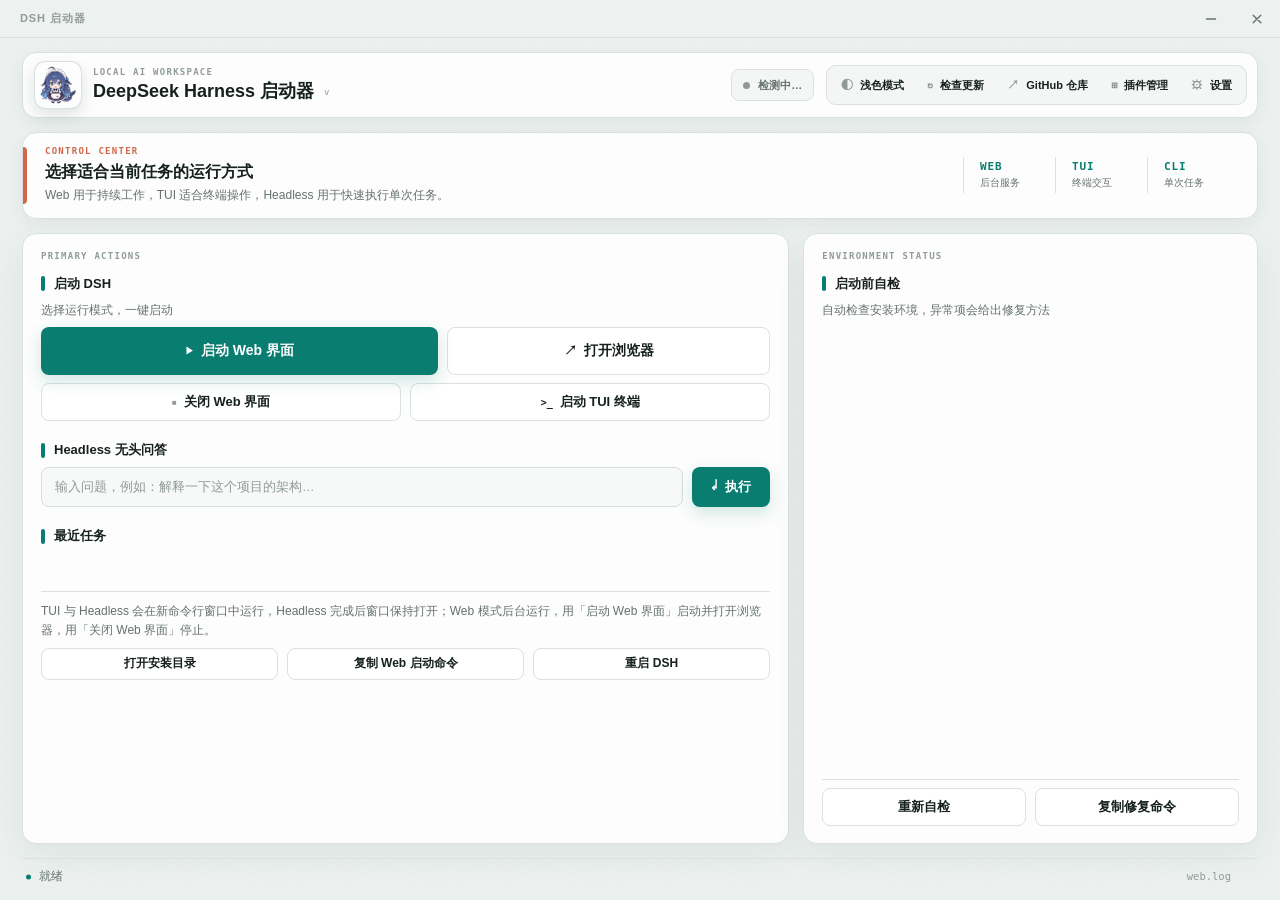
==== commit 1f921838: "v1.3.0 wip: 前端 core/chrome 分层重构、插件管理与数据备份、CI 工作流 - 前端拆分 core.js（工具/主题/配置）与 chrome.js（窗口外观/日志面板），业务逻辑" ====
--- a/tauri/ui/index.html
+++ b/tauri/ui/index.html
@@ -28,14 +28,18 @@
     <header id="header">
       <div id="logoWrap"><img id="logo" src="logo.png" alt="DSH"></div>
       <div id="titleBox">
+        <div id="productKicker">LOCAL AI WORKSPACE</div>
         <h1 id="title">DeepSeek Harness 启动器</h1>
         <div id="subtitle">DSH · Desktop Launcher</div>
       </div>
       <div id="statusPill" class="pill" data-running="unknown" data-view="home">检测中…</div>
-      <button id="themeBtn" class="btn small">浅色模式</button>
-      <button id="updateBtn" class="btn small" data-view="home">检查更新</button>
-      <button id="pluginMgrBtn" class="btn small">插件管理</button>
-      <button id="settingsBtn" class="btn small">设置</button>
+      <nav id="headerActions" aria-label="启动器导航">
+        <button id="themeBtn" class="btn small">浅色模式</button>
+        <button id="updateBtn" class="btn small" data-view="home">检查更新</button>
+        <button id="repoBtn" class="btn small" title="在系统浏览器打开 DeepSeek Harness GitHub 仓库" aria-label="打开 DeepSeek Harness GitHub 仓库">GitHub 仓库</button>
+        <button id="pluginMgrBtn" class="btn small">插件管理</button>
+        <button id="settingsBtn" class="btn small">设置</button>
+      </nav>
     </header>
 
     <!-- 更新横幅（DSH 本体；显隐由更新检查逻辑控制，不参与视图切换） -->
@@ -48,8 +52,21 @@
     <main id="main">
       <!-- 视图：首页（启动 + 自检） -->
       <div id="viewHome">
+        <section id="homeOverview" aria-label="运行方式概览">
+          <div class="overviewCopy">
+            <span class="eyebrow">CONTROL CENTER</span>
+            <strong>选择适合当前任务的运行方式</strong>
+            <span class="sub">Web 用于持续工作，TUI 适合终端操作，Headless 用于快速执行单次任务。</span>
+          </div>
+          <div class="overviewModes" aria-hidden="true">
+            <span><b>WEB</b><small>后台服务</small></span>
+            <span><b>TUI</b><small>终端交互</small></span>
+            <span><b>CLI</b><small>单次任务</small></span>
+          </div>
+        </section>
         <!-- 左：启动卡片 -->
-        <section class="card">
+        <section class="card launchCard">
+          <div class="cardEyebrow">PRIMARY ACTIONS</div>
           <h2 class="section">启动 DSH</h2>
           <div class="sub">选择运行模式，一键启动</div>
           <div class="row">
@@ -76,7 +93,8 @@
         </section>
 
         <!-- 右：自检卡片 -->
-        <section class="card">
+        <section class="card checksCard">
+          <div class="cardEyebrow">ENVIRONMENT STATUS</div>
           <h2 class="section">启动前自检</h2>
           <div class="sub">自动检查安装环境，异常项会给出修复方法</div>
           <div id="checks"></div>
@@ -103,6 +121,22 @@
       </div>
       <!-- 视图：设置 -->
       <div id="viewSettings" hidden>
+        <!-- 外观 -->
+        <section class="card setCard">
+          <h2 class="section">外观</h2>
+          <div class="setRow">
+            <span class="setLabel">配色主题</span>
+            <div class="swatches" id="accentSwatches">
+              <button class="swatch" data-accent="teal"   title="青碧（默认）"></button>
+              <button class="swatch" data-accent="blue"   title="靛蓝"></button>
+              <button class="swatch" data-accent="violet" title="紫罗兰"></button>
+              <button class="swatch" data-accent="amber"  title="琥珀"></button>
+              <button class="swatch" data-accent="rose"   title="玫瑰"></button>
+            </div>
+            <span class="sub">切换强调色与背景光效配色，即时生效；深浅模式用顶部按钮切换</span>
+          </div>
+        </section>
+
         <!-- 代理 -->
         <section class="card setCard">
           <h2 class="section">代理</h2>
@@ -211,6 +245,10 @@
       </span>
     </footer>
   </div>
+  <!-- core.js = 工具/主题/配置；chrome.js = 窗口外观与日志面板；main.js = 业务逻辑。
+       依赖顺序加载（无模块系统，三者共享 window 命名空间） -->
+  <script src="core.js"></script>
+  <script src="chrome.js"></script>
   <script src="main.js"></script>
 </body>
 </html>
--- a/tauri/ui/style.css
+++ b/tauri/ui/style.css
@@ -18,6 +18,8 @@
   --accent-hover: #0B7A70;
   --accent-soft: rgba(14, 148, 136, .12);
   --accent-glow: rgba(14, 148, 136, .22);
+  --accent-text: #04211D;
+  --vig: rgba(58, 48, 24, .12);
   --violet: #7C5CE0;
   --violet-hover: #6B4FD0;
   --violet-glow: rgba(124, 92, 224, .25);
@@ -32,9 +34,10 @@
   --scroll-thumb: #CFCABE;
   --shadow: 0 10px 26px rgba(60, 55, 45, .08);
   --inset-top: inset 0 1px 0 rgba(255, 255, 255, .9);
-  --aurora-1: radial-gradient(720px 480px at 22% 12%, rgba(14, 148, 136, .08), transparent 60%);
-  --aurora-2: radial-gradient(760px 520px at 82% 90%, rgba(46, 107, 230, .05), transparent 62%);
-  --aurora-3: radial-gradient(500px 340px at 65% 40%, rgba(168, 85, 247, .04), transparent 60%);
+  /* 背景光团颜色（位置由 @property 注册变量动画，见 body 伪元素） */
+  --glow-a: rgba(14, 148, 136, .13);
+  --glow-b: rgba(46, 107, 230, .09);
+  --glow-c: rgba(168, 85, 247, .06);
 }
 html[data-theme="dark"] {
   --page: #070B14;
@@ -63,9 +66,63 @@
   --scroll-thumb: rgba(255, 255, 255, .14);
   --shadow: 0 12px 32px rgba(0, 0, 0, .35);
   --inset-top: inset 0 1px 0 rgba(255, 255, 255, .06);
-  --aurora-1: radial-gradient(720px 480px at 22% 12%, rgba(45, 212, 191, .13), transparent 60%);
-  --aurora-2: radial-gradient(760px 520px at 82% 90%, rgba(77, 141, 255, .10), transparent 62%);
-  --aurora-3: radial-gradient(500px 340px at 65% 40%, rgba(168, 85, 247, .05), transparent 60%);
+  --glow-a: rgba(45, 212, 191, .17);
+  --glow-b: rgba(77, 141, 255, .13);
+  --glow-c: rgba(168, 85, 247, .08);
+  --accent-text: #04211D;
+  --vig: rgba(0, 0, 0, .38);
+}
+
+/* ---------- 配色主题（data-accent，与深浅模式正交；缺省 = teal 现有配色） ----------
+   每套定义：强调色三件套 + 横幅色 + 背景光效三团（glow-a 主色团 / b 辅 / c 点缀）。
+   violet 主题与次级操作按钮的 --violet 同族，属预期效果。 */
+html[data-accent="blue"] {
+  --accent: #2E6BE6; --accent-hover: #2558BE; --accent-text: #FFFFFF;
+  --accent-soft: rgba(46, 107, 230, .12); --accent-glow: rgba(46, 107, 230, .24);
+  --banner-bg: rgba(46, 107, 230, .08); --banner-border: #2E6BE6;
+  --glow-a: rgba(46, 107, 230, .13); --glow-b: rgba(14, 165, 233, .08); --glow-c: rgba(99, 102, 241, .06);
+}
+html[data-theme="dark"][data-accent="blue"] {
+  --accent: #5E9BFF; --accent-hover: #84B4FF; --accent-text: #0B1E42;
+  --accent-soft: rgba(94, 155, 255, .14); --accent-glow: rgba(94, 155, 255, .26);
+  --banner-bg: rgba(94, 155, 255, .09); --banner-border: #3B82F6;
+  --glow-a: rgba(77, 141, 255, .17); --glow-b: rgba(56, 189, 248, .12); --glow-c: rgba(129, 140, 248, .08);
+}
+html[data-accent="violet"] {
+  --accent: #7C5CE0; --accent-hover: #6B4FD0; --accent-text: #FFFFFF;
+  --accent-soft: rgba(124, 92, 224, .12); --accent-glow: rgba(124, 92, 224, .24);
+  --banner-bg: rgba(124, 92, 224, .08); --banner-border: #7C5CE0;
+  --glow-a: rgba(124, 92, 224, .12); --glow-b: rgba(192, 38, 211, .06); --glow-c: rgba(59, 130, 246, .07);
+}
+html[data-theme="dark"][data-accent="violet"] {
+  --accent: #A78BFA; --accent-hover: #C4B0FC; --accent-text: #1E1040;
+  --accent-soft: rgba(167, 139, 250, .14); --accent-glow: rgba(167, 139, 250, .26);
+  --banner-bg: rgba(167, 139, 250, .09); --banner-border: #8B5CF6;
+  --glow-a: rgba(167, 139, 250, .16); --glow-b: rgba(232, 121, 249, .09); --glow-c: rgba(96, 165, 250, .10);
+}
+html[data-accent="amber"] {
+  --accent: #D97706; --accent-hover: #B45309; --accent-text: #FFFFFF;
+  --accent-soft: rgba(217, 119, 6, .12); --accent-glow: rgba(217, 119, 6, .24);
+  --banner-bg: rgba(217, 119, 6, .08); --banner-border: #D97706;
+  --glow-a: rgba(217, 119, 6, .11); --glow-b: rgba(234, 88, 12, .07); --glow-c: rgba(225, 29, 72, .05);
+}
+html[data-theme="dark"][data-accent="amber"] {
+  --accent: #FBBF24; --accent-hover: #FCD34D; --accent-text: #3A2503;
+  --accent-soft: rgba(251, 191, 36, .14); --accent-glow: rgba(251, 191, 36, .26);
+  --banner-bg: rgba(251, 191, 36, .09); --banner-border: #F59E0B;
+  --glow-a: rgba(251, 191, 36, .13); --glow-b: rgba(251, 146, 60, .09); --glow-c: rgba(251, 113, 133, .06);
+}
+html[data-accent="rose"] {
+  --accent: #E11D48; --accent-hover: #BE123C; --accent-text: #FFFFFF;
+  --accent-soft: rgba(225, 29, 72, .12); --accent-glow: rgba(225, 29, 72, .24);
+  --banner-bg: rgba(225, 29, 72, .08); --banner-border: #E11D48;
+  --glow-a: rgba(225, 29, 72, .11); --glow-b: rgba(234, 88, 12, .06); --glow-c: rgba(124, 92, 224, .07);
+}
+html[data-theme="dark"][data-accent="rose"] {
+  --accent: #FB7185; --accent-hover: #FDA4AF; --accent-text: #42080F;
+  --accent-soft: rgba(251, 113, 133, .14); --accent-glow: rgba(251, 113, 133, .26);
+  --banner-bg: rgba(251, 113, 133, .09); --banner-border: #F43F5E;
+  --glow-a: rgba(251, 113, 133, .15); --glow-b: rgba(251, 146, 60, .09); --glow-c: rgba(167, 139, 250, .09);
 }
 
 /* ---------- 基础 ---------- */
@@ -74,10 +131,20 @@
 body {
   font-family: "Segoe UI Variable Text", "Segoe UI", "Microsoft YaHei UI", "PingFang SC", sans-serif;
   font-size: 13px; color: var(--text);
-  background: var(--page);
+  /* 噪点纹理铺在底色上（body 背景会传播为画布背景，绘制在极光层之下）：
+     消除大面积渐变的色带感，增加纸感/胶片质；独立 svg 文件以满足 CSP img-src 'self' */
+  background-color: var(--page);
+  background-image: url("noise.svg");
+  background-repeat: repeat;
   overflow: hidden;
   animation: pageFade .25s ease;
   display: flex; flex-direction: column;
+}
+/* 暗角：盖在内容之上、模态(100)之下的固定层，视线向中心聚拢；
+   pointer-events:none 不影响任何交互 */
+#page::after {
+  content: ""; position: fixed; inset: 0; z-index: 90; pointer-events: none;
+  background: radial-gradient(120% 90% at 50% 38%, transparent 55%, var(--vig) 100%);
 }
 
 /* ---------- 自定义标题栏（decorations:false） ---------- */
@@ -106,18 +173,48 @@
 .tbBtn:focus-visible { outline: 2px solid var(--accent); outline-offset: -2px; }
 /* 关闭按钮悬停红底白字，与 Windows 原生标题栏一致 */
 .tbBtn.tbCloseBtn:hover { background: var(--fail); color: #fff; }
-/* 背景极光：三团缓慢漂移的色块，纯 transform，零重排 */
+/* 背景极光：三团色块的中心点在画面上大范围游走（@property 注册坐标变量
+   后可动画 gradient 位置，WebView2/Chromium 85+ 支持），叠加缩放与呼吸。
+   动效幅度：中心移动 15%~85% 视口跨度、周期 14~22s、呼吸 .55~1，
+   肉眼可感知的"流光"而非微幅漂移。
+   动画禁用时坐标回到 initial-value，退化为静态三色叠加。 */
+@property --ax { syntax: '<percentage>'; inherits: false; initial-value: 22%; }
+@property --ay { syntax: '<percentage>'; inherits: false; initial-value: 12%; }
+@property --bx { syntax: '<percentage>'; inherits: false; initial-value: 82%; }
+@property --by { syntax: '<percentage>'; inherits: false; initial-value: 90%; }
+@property --cx { syntax: '<percentage>'; inherits: false; initial-value: 65%; }
+@property --cy { syntax: '<percentage>'; inherits: false; initial-value: 40%; }
+
+body::before, body::after {
+  content: ""; position: fixed; inset: -8%; z-index: -1;
+  pointer-events: none;
+}
+/* 辅色层：blue（右下）+ violet（中部）反向游走 */
 body::before {
-  content: ""; position: fixed; inset: -8%; z-index: -1;
-  background: var(--aurora-1), var(--aurora-2), var(--aurora-3);
-  pointer-events: none;
-  animation: auroraDrift 52s ease-in-out infinite alternate;
-  will-change: transform;
+  background:
+    radial-gradient(760px 520px at var(--bx) var(--by), var(--glow-b), transparent 62%),
+    radial-gradient(500px 340px at var(--cx) var(--cy), var(--glow-c), transparent 60%);
+  animation: auroraFlowB 22s ease-in-out infinite alternate;
+  will-change: transform, opacity;
+}
+/* 主色层：teal 大光团，周期最短、最显眼 */
+body::after {
+  background: radial-gradient(720px 480px at var(--ax) var(--ay), var(--glow-a), transparent 60%);
+  animation: auroraFlowA 14s ease-in-out infinite alternate;
+  will-change: transform, opacity;
 }
 @keyframes pageFade { from { opacity: 0; } to { opacity: 1; } }
-@keyframes auroraDrift {
-  from { transform: translate3d(-2%, -1.5%, 0) scale(1); }
-  to   { transform: translate3d(2%, 2%, 0) scale(1.06); }
+@keyframes auroraFlowA {
+  0%   { --ax: 15%; --ay: 10%;  transform: scale(1);    opacity: .75; }
+  33%  { --ax: 42%; --ay: 42%;  transform: scale(1.1);  opacity: 1; }
+  66%  { --ax: 68%; --ay: 18%;  transform: scale(1.04); opacity: .85; }
+  100% { --ax: 85%; --ay: 55%;  transform: scale(1.15); opacity: .95; }
+}
+@keyframes auroraFlowB {
+  0%   { --bx: 85%; --by: 88%;  --cx: 70%; --cy: 35%;  transform: scale(1.08); opacity: 1; }
+  40%  { --bx: 55%; --by: 60%;  --cx: 30%; --cy: 65%;  transform: scale(1);    opacity: .6; }
+  75%  { --bx: 25%; --by: 75%;  --cx: 55%; --cy: 20%;  transform: scale(1.12); opacity: .9; }
+  100% { --bx: 12%; --by: 45%;  --cx: 15%; --cy: 55%;  transform: scale(1.02); opacity: .7; }
 }
 @keyframes rise {
   from { opacity: 0; transform: translateY(12px); }
@@ -181,11 +278,18 @@
   transition: background-color .3s;
 }
 .pill[data-running="unknown"]::before { animation: breath 1.6s ease-in-out infinite; }
+/* 端口被无关程序占用（foreign-port）：琥珀色警示点，区别于「正在运行」的绿 */
+.pill[data-running="foreign-port"] {
+  background: var(--warn-bg); color: var(--warn);
+}
+.pill[data-running="foreign-port"]::before { background: var(--warn); }
 .pill[data-running="true"] {
   background: var(--ok-bg); color: var(--ok); border-color: transparent;
+  box-shadow: 0 0 16px -4px var(--ok-bg);
 }
 .pill[data-running="true"]::before {
   background: var(--ok); animation: breath 2.4s ease-in-out infinite;
+  box-shadow: 0 0 8px 2px var(--ok-bg);
 }
 
 /* ---------- 按钮 ---------- */
@@ -206,9 +310,10 @@
 .btn:active { transform: scale(.98); }
 .btn:focus-visible { outline: 2px solid var(--accent); outline-offset: 2px; }
 .btn.accent {
-  background: var(--accent); border-color: transparent; color: #04211D;
+  background: var(--accent); border-color: transparent; color: var(--accent-text);
   font-weight: 700;
   box-shadow: 0 4px 16px var(--accent-glow);
+  position: relative; overflow: hidden;
 }
 .btn.accent:hover {
   background: var(--accent-hover);
@@ -216,10 +321,21 @@
   box-shadow: 0 6px 20px var(--accent-glow);
 }
 .btn.accent:active { transform: translateY(0) scale(.98); }
+/* 主操作按钮悬停流光：一道高光斜扫而过（transform 动画，GPU 合成） */
+.btn.accent::after, .btn.violet::after {
+  content: ""; position: absolute; inset: -2px 0; pointer-events: none;
+  background: linear-gradient(105deg, transparent 42%, rgba(255, 255, 255, .32) 50%, transparent 58%);
+  transform: translateX(-130%) skewX(-8deg);
+}
+.btn.accent:hover::after, .btn.violet:hover::after {
+  transform: translateX(130%) skewX(-8deg);
+  transition: transform .55s cubic-bezier(.25, .8, .35, 1);
+}
 /* 紫色按钮：与青色 accent 区分，用于「全部更新」等次级批量操作 */
 .btn.violet {
   background: var(--violet); border-color: transparent; color: #FFF;
   font-weight: 700;
+  position: relative; overflow: hidden;
   box-shadow: 0 4px 16px var(--violet-glow);
 }
 .btn.violet:hover {
@@ -259,14 +375,18 @@
   padding: 18px 20px;
   display: flex; flex-direction: column; gap: 9px;
   overflow-y: auto;
-  transition: border-color .25s, box-shadow .25s;
+  transition: border-color .25s, box-shadow .25s,
+    transform .25s cubic-bezier(.2, .8, .3, 1);
 }
 .card:hover {
   border-color: var(--accent-soft);
-  box-shadow: var(--shadow), var(--inset-top), 0 0 0 1px var(--accent-soft);
-}
-#viewHome .card:nth-child(1) { flex: 3; animation: rise .38s .04s cubic-bezier(.2, .8, .3, 1) both; }
-#viewHome .card:nth-child(2) { flex: 2; animation: rise .38s .08s cubic-bezier(.2, .8, .3, 1) both; }
+  transform: translateY(-2px);
+  box-shadow: var(--shadow), var(--inset-top), 0 0 0 1px var(--accent-soft),
+    0 14px 30px -18px var(--accent-glow);
+}
+/* backwards 而非 both：入场结束后释放 transform，让 .card:hover 的悬浮位移生效 */
+#viewHome .card:nth-child(1) { flex: 3; animation: rise .38s .04s cubic-bezier(.2, .8, .3, 1) backwards; }
+#viewHome .card:nth-child(2) { flex: 2; animation: rise .38s .08s cubic-bezier(.2, .8, .3, 1) backwards; }
 .row { display: flex; gap: 8px; }
 
 /* 章节标题 */
@@ -425,6 +545,25 @@
 }
 .setRow select:focus { border-color: var(--accent); box-shadow: 0 0 0 3px var(--accent-soft); }
 .setRow .sub { flex: 1; min-width: 0; }
+/* 配色主题选择器：色块圆点，选中时以自身颜色描环（颜色经属性选择器注入，
+   不用内联 style 属性——严格 CSP 的 style-src 不允许内联样式） */
+.swatches { display: inline-flex; align-items: center; gap: 12px; flex: none; }
+.swatch {
+  width: 22px; height: 22px; border-radius: 50%;
+  border: 2px solid var(--page); background: var(--sw);
+  padding: 0; cursor: pointer; position: relative;
+  box-shadow: 0 1px 4px rgba(0, 0, 0, .2);
+  transition: transform .18s cubic-bezier(.2, .8, .3, 1), box-shadow .18s;
+}
+.swatch:hover { transform: scale(1.18); }
+.swatch:active { transform: scale(1.02); }
+.swatch.active { box-shadow: 0 0 0 2px var(--sw), 0 2px 8px rgba(0, 0, 0, .3); }
+.swatch:focus-visible { outline: 2px solid var(--accent); outline-offset: 3px; }
+.swatch[data-accent="teal"]   { --sw: #0E9488; }
+.swatch[data-accent="blue"]   { --sw: #2E6BE6; }
+.swatch[data-accent="violet"] { --sw: #7C5CE0; }
+.swatch[data-accent="amber"]  { --sw: #D97706; }
+.swatch[data-accent="rose"]   { --sw: #E11D48; }
 /* 分段单选（窗口行为） */
 .seg {
   display: inline-flex; gap: 2px; padding: 3px;
@@ -674,5 +813,590 @@
 /* ---------- 减少动态 ---------- */
 @media (prefers-reduced-motion: reduce) {
   *, *::before, *::after { animation: none !important; transition: none !important; }
-  body, body::before { animation: none !important; }
-}
+  body, body::before, body::after { animation: none !important; }
+}
+/* ---------- 页面隐藏（托盘/最小化）时暂停装饰动画 ----------
+   JS（chrome.js visibilitychange）切 .page-hidden；极光层若启用，
+   隐藏期间不再逐帧重绘，避免后台常驻的 GPU/CPU 空耗 */
+html.page-hidden *,
+html.page-hidden *::before,
+html.page-hidden *::after {
+  animation-play-state: paused !important;
+}
+
+/* ==========================================================
+   DSH Console visual refresh
+   Keep the existing DOM and behavior, but establish a quieter,
+   denser control-surface visual language for daily use.
+   ========================================================== */
+:root {
+  --page: #eef2f5;
+  --card: #ffffff;
+  --text: #17212b;
+  --sub: #64717d;
+  --faint: #8b98a4;
+  --border: #dbe3e8;
+  --border-strong: #c4d0d8;
+  --hover: #f3f7f8;
+  --accent: #0f766e;
+  --accent-hover: #0b625c;
+  --accent-soft: rgba(15, 118, 110, .11);
+  --accent-glow: rgba(15, 118, 110, .18);
+  --accent-text: #ffffff;
+  --input-bg: #f8fafb;
+  --input-border: #d5e0e5;
+  --shadow: 0 10px 30px rgba(30, 52, 68, .08);
+  --inset-top: inset 0 1px 0 rgba(255, 255, 255, .9);
+  --vig: transparent;
+}
+html[data-theme="dark"] {
+  --page: #0b1118;
+  --card: #121b25;
+  --text: #edf3f7;
+  --sub: #9aa9b7;
+  --faint: #667685;
+  --border: #253441;
+  --border-strong: #344756;
+  --hover: #182530;
+  --accent: #35c5b1;
+  --accent-hover: #58d8c5;
+  --accent-soft: rgba(53, 197, 177, .13);
+  --accent-glow: rgba(53, 197, 177, .2);
+  --accent-text: #06231f;
+  --input-bg: #0e1720;
+  --input-border: #2a3b48;
+  --shadow: 0 16px 34px rgba(0, 0, 0, .24);
+  --inset-top: inset 0 1px 0 rgba(255, 255, 255, .035);
+}
+html[data-accent="blue"] { --accent: #2563eb; --accent-hover: #1d4ed8; --accent-soft: rgba(37, 99, 235, .11); --accent-glow: rgba(37, 99, 235, .18); }
+html[data-theme="dark"][data-accent="blue"] { --accent: #6b9cff; --accent-hover: #88b1ff; --accent-soft: rgba(107, 156, 255, .14); --accent-glow: rgba(107, 156, 255, .22); --accent-text: #0d2046; }
+html[data-accent="violet"] { --accent: #6d4cc2; --accent-hover: #5b3da7; --accent-soft: rgba(109, 76, 194, .11); --accent-glow: rgba(109, 76, 194, .18); }
+html[data-theme="dark"][data-accent="violet"] { --accent: #a98ef1; --accent-hover: #bea9f7; --accent-soft: rgba(169, 142, 241, .14); --accent-glow: rgba(169, 142, 241, .22); --accent-text: #24163f; }
+html[data-accent="amber"] { --accent: #b45309; --accent-hover: #92400e; --accent-soft: rgba(180, 83, 9, .11); --accent-glow: rgba(180, 83, 9, .18); }
+html[data-theme="dark"][data-accent="amber"] { --accent: #f5b83d; --accent-hover: #f8c968; --accent-soft: rgba(245, 184, 61, .14); --accent-glow: rgba(245, 184, 61, .22); --accent-text: #382304; }
+html[data-accent="rose"] { --accent: #be123c; --accent-hover: #9f1239; --accent-soft: rgba(190, 18, 60, .11); --accent-glow: rgba(190, 18, 60, .18); }
+html[data-theme="dark"][data-accent="rose"] { --accent: #fb7185; --accent-hover: #fda4af; --accent-soft: rgba(251, 113, 133, .14); --accent-glow: rgba(251, 113, 133, .22); --accent-text: #410812; }
+
+body {
+  background-color: var(--page);
+  background-image: url("noise.svg");
+  animation: none;
+}
+body::before, body::after, #page::after { display: none; }
+#titlebar {
+  height: 34px;
+  border-bottom: 1px solid var(--border);
+  background: color-mix(in srgb, var(--page) 92%, var(--card));
+}
+#page { padding: 10px 22px 14px; gap: 14px; }
+#header { padding: 2px 0 14px; border-bottom: 1px solid var(--border); gap: 12px; }
+#logo { width: 42px; height: 42px; border-radius: 11px; box-shadow: 0 0 0 1px var(--border), 0 5px 14px rgba(0, 0, 0, .14); }
+#logoWrap::after { display: none; }
+#title { font-size: 19px; letter-spacing: 0; }
+#subtitle { letter-spacing: .12em; }
+.pill { padding: 5px 11px; border-radius: 8px; background: var(--card); }
+.pill[data-running="true"] { border-color: color-mix(in srgb, var(--ok) 35%, var(--border)); }
+.btn { border-radius: 8px; padding: 8px 14px; box-shadow: none; }
+.btn:hover { transform: none; box-shadow: 0 3px 10px rgba(27, 53, 67, .08); }
+.btn.accent, .btn.violet { box-shadow: 0 4px 12px var(--accent-glow); }
+.btn.accent::after, .btn.violet::after { display: none; }
+.btn.big { height: 44px; }
+.btn.mid { height: 38px; }
+.btn.mini { height: 32px; }
+#banner { border-radius: 8px; padding: 9px 12px; }
+#viewHome { display: grid; grid-template-columns: minmax(0, 1.2fr) minmax(300px, .8fr); gap: 14px; }
+.card { border-radius: 12px; padding: 18px; gap: 10px; box-shadow: var(--shadow), var(--inset-top); }
+.card:hover { transform: none; border-color: var(--border-strong); box-shadow: var(--shadow), var(--inset-top); }
+.section { margin-top: 4px; font-size: 12px; letter-spacing: .04em; }
+.section::before { width: 3px; height: 14px; }
+input[type="text"], .setRow select { border-radius: 8px; background: var(--input-bg); }
+input[type="text"]:focus, .setRow select:focus { box-shadow: 0 0 0 3px var(--accent-soft); }
+.chip { border-radius: 7px; padding: 5px 10px; background: var(--input-bg); }
+.checkRow { padding: 7px 8px; border: 1px solid transparent; border-radius: 8px; }
+.checkRow:hover { background: var(--hover); border-color: var(--border); }
+.badge { border-radius: 5px; }
+.pluginRow { border-radius: 9px; padding: 11px 12px; background: var(--card); }
+.pluginRow:hover { transform: none; }
+.rowToggle { border-radius: 7px; }
+.pluginDetail { border-top-style: solid; }
+.setCard { gap: 12px; }
+.setRow { padding: 2px 0; }
+.setLabel { min-width: 132px; }
+#logPanel { border-radius: 10px; box-shadow: var(--shadow); }
+#footer { border-top: 1px solid var(--border); padding-top: 10px; }
+
+@media (max-width: 900px) {
+  #page { padding-left: 16px; padding-right: 16px; }
+  #header { flex-wrap: wrap; }
+  #statusPill { margin-left: auto; }
+  #viewHome { grid-template-columns: 1fr; overflow-y: auto; }
+  #viewHome .card:nth-child(1), #viewHome .card:nth-child(2) { flex: none; }
+  .setRow { align-items: flex-start; flex-wrap: wrap; }
+  .setRow .sub { flex-basis: 100%; margin-left: 132px; }
+}
+@media (max-width: 620px) {
+  #page { padding: 8px 12px 12px; gap: 10px; }
+  #header { display: grid; grid-template-columns: repeat(2, minmax(0, 1fr)); gap: 8px 10px; padding-bottom: 10px; }
+  #logo { width: 36px; height: 36px; }
+  #logoWrap { grid-column: 1; grid-row: 1; }
+  #titleBox { grid-column: 2; grid-row: 1; align-self: center; }
+  #title { font-size: 16px; white-space: nowrap; overflow: hidden; text-overflow: ellipsis; }
+  #subtitle { display: none; }
+  #statusPill { grid-column: 1 / -1; grid-row: 2; justify-content: center; }
+  #themeBtn, #updateBtn, #pluginMgrBtn, #settingsBtn { grid-row: 3; min-width: 0; width: 100%; padding-left: 6px; padding-right: 6px; }
+  #themeBtn { grid-column: 1; }
+  #updateBtn { grid-column: 2; }
+  #repoBtn { grid-column: 1 / -1; grid-row: 4; width: 100%; }
+  #pluginMgrBtn { grid-column: 1; grid-row: 5; }
+  #settingsBtn { grid-column: 2; grid-row: 5; }
+  #viewHome .row, #installRow, #pluginOpsRow { flex-wrap: wrap; }
+  #viewHome .row .btn, #installRow .btn { min-width: 0; }
+  .btn.big, .btn.mid { flex: 1 1 100%; }
+  #taskInput { min-width: 0; flex: 1 1 100%; }
+  #runBtn { flex: 1 1 100%; }
+  .setLabel { min-width: 100%; }
+  .setRow .sub { margin-left: 0; }
+  .setRow input[type="text"], .setRow select { width: 100%; flex: 1 1 100%; }
+  .setRow .btn { flex: 1; }
+  #footer { align-items: flex-start; flex-direction: column; gap: 6px; }
+  #footerRight { width: 100%; justify-content: space-between; }
+}
+
+/* ==========================================================
+   DSH Launcher UI v3 - operational workspace
+   A single final layer keeps the legacy rules intact while
+   giving every view one consistent layout and component system.
+   ========================================================== */
+:root {
+  --page: #edf2f1;
+  --card: #fcfdfc;
+  --card-strong: #ffffff;
+  --surface-muted: #f3f6f5;
+  --text: #17211f;
+  --sub: #66726f;
+  --faint: #909b98;
+  --border: #d9e2df;
+  --border-strong: #bccbc6;
+  --hover: #eef5f2;
+  --accent: #087d70;
+  --accent-hover: #05675d;
+  --accent-soft: rgba(8, 125, 112, .10);
+  --accent-glow: rgba(8, 125, 112, .18);
+  --accent-text: #ffffff;
+  --warm: #cf6748;
+  --warm-soft: rgba(207, 103, 72, .11);
+  --input-bg: #f7f9f8;
+  --input-border: #d4dfdb;
+  --shadow: 0 12px 34px rgba(40, 64, 57, .07);
+  --shadow-small: 0 5px 16px rgba(40, 64, 57, .06);
+}
+
+html[data-theme="dark"] {
+  --page: #0b1110;
+  --card: #121a18;
+  --card-strong: #16201e;
+  --surface-muted: #17211f;
+  --text: #eef4f1;
+  --sub: #9ba9a4;
+  --faint: #687772;
+  --border: #273632;
+  --border-strong: #3b504a;
+  --hover: #192723;
+  --accent: #43c7b3;
+  --accent-hover: #69d7c6;
+  --accent-soft: rgba(67, 199, 179, .13);
+  --accent-glow: rgba(67, 199, 179, .18);
+  --accent-text: #06231f;
+  --warm: #ed8b6f;
+  --warm-soft: rgba(237, 139, 111, .12);
+  --input-bg: #0e1614;
+  --input-border: #2a3b36;
+  --shadow: 0 16px 38px rgba(0, 0, 0, .25);
+  --shadow-small: 0 6px 18px rgba(0, 0, 0, .18);
+}
+
+body {
+  font-size: 13px;
+  background-color: var(--page);
+  background-image: url("noise.svg");
+}
+
+#titlebar {
+  height: 38px;
+  padding-left: 20px;
+  background: var(--page);
+  border-bottom: 1px solid var(--border);
+}
+#tbTitle { font-size: 11px; font-weight: 700; color: var(--faint); letter-spacing: .08em; }
+.tbBtn { width: 46px; }
+
+#page {
+  padding: 14px 22px 14px;
+  gap: 14px;
+}
+
+#header {
+  min-height: 66px;
+  padding: 8px 10px 8px 12px;
+  gap: 12px;
+  background: var(--card);
+  border: 1px solid var(--border);
+  border-radius: 14px;
+  box-shadow: var(--shadow-small);
+}
+#logoWrap { align-self: center; }
+#logo {
+  width: 46px;
+  height: 46px;
+  border-radius: 10px;
+  box-shadow: 0 0 0 1px var(--border), 0 6px 16px rgba(24, 48, 41, .14);
+}
+#titleBox { flex: 1 1 230px; }
+#productKicker,
+.cardEyebrow,
+.eyebrow {
+  color: var(--faint);
+  font-family: "Cascadia Code", Consolas, monospace;
+  font-size: 9px;
+  font-weight: 700;
+  letter-spacing: .14em;
+  line-height: 1.2;
+}
+#title {
+  margin-top: 3px;
+  font-size: 18px;
+  line-height: 1.2;
+  letter-spacing: 0;
+}
+#title::after { font-size: 9px; letter-spacing: .06em; }
+#subtitle { display: none; }
+
+#headerActions {
+  display: flex;
+  align-items: center;
+  gap: 3px;
+  padding: 4px;
+  background: var(--surface-muted);
+  border: 1px solid var(--border);
+  border-radius: 10px;
+}
+#headerActions .btn {
+  height: 30px;
+  padding: 5px 9px;
+  border-color: transparent;
+  background: transparent;
+  box-shadow: none;
+  font-size: 11px;
+}
+#headerActions .btn:hover {
+  background: var(--card-strong);
+  border-color: var(--border);
+  box-shadow: var(--shadow-small);
+}
+#headerActions .btn::before { color: var(--faint); font-size: 12px; line-height: 1; }
+#themeBtn::before { content: "◐"; }
+#updateBtn::before { content: "↻"; }
+#repoBtn::before { content: "↗"; }
+#pluginMgrBtn::before { content: "⊞"; }
+#settingsBtn::before { content: "⚙"; }
+
+.pill {
+  height: 32px;
+  padding: 5px 11px;
+  border-radius: 8px;
+  background: var(--surface-muted);
+  border-color: var(--border);
+  font-size: 11px;
+}
+
+.btn {
+  display: inline-flex;
+  align-items: center;
+  justify-content: center;
+  gap: 7px;
+  border-radius: 8px;
+  background: var(--card-strong);
+  border-color: var(--border);
+  box-shadow: none;
+  letter-spacing: 0;
+}
+.btn:hover { transform: none; border-color: var(--border-strong); box-shadow: var(--shadow-small); }
+.btn.accent, .btn.violet { box-shadow: 0 6px 16px var(--accent-glow); }
+.btn.accent::after, .btn.violet::after { display: none; }
+.btn.big { height: 48px; }
+.btn.mid { height: 38px; }
+
+#banner {
+  padding: 10px 13px;
+  border-radius: 9px;
+  box-shadow: var(--shadow-small);
+}
+
+#main { min-height: 0; }
+#viewHome {
+  display: grid;
+  grid-template-columns: minmax(0, 1.35fr) minmax(310px, .8fr);
+  grid-template-rows: auto minmax(0, 1fr);
+  gap: 14px;
+  min-height: 0;
+}
+#viewHome[hidden], #viewPlugins[hidden], #viewSettings[hidden] { display: none; }
+
+#homeOverview {
+  position: relative;
+  grid-column: 1 / -1;
+  min-height: 76px;
+  display: flex;
+  align-items: center;
+  justify-content: space-between;
+  gap: 24px;
+  overflow: hidden;
+  padding: 13px 18px 13px 22px;
+  background: var(--card);
+  border: 1px solid var(--border);
+  border-radius: 14px;
+  box-shadow: var(--shadow-small);
+}
+#homeOverview::before {
+  content: "";
+  position: absolute;
+  inset: 14px auto 14px 0;
+  width: 4px;
+  border-radius: 0 4px 4px 0;
+  background: var(--warm);
+}
+.overviewCopy { min-width: 0; display: flex; flex-direction: column; gap: 4px; }
+.overviewCopy .eyebrow { color: var(--warm); }
+.overviewCopy strong { font-size: 16px; line-height: 1.35; }
+.overviewModes { display: grid; grid-template-columns: repeat(3, 92px); flex: none; }
+.overviewModes span {
+  display: flex;
+  flex-direction: column;
+  gap: 3px;
+  padding: 3px 16px;
+  border-left: 1px solid var(--border);
+}
+.overviewModes b {
+  color: var(--accent);
+  font-family: "Cascadia Code", Consolas, monospace;
+  font-size: 11px;
+  letter-spacing: .08em;
+}
+.overviewModes small { color: var(--sub); font-size: 10px; white-space: nowrap; }
+
+.card {
+  min-height: 0;
+  padding: 20px;
+  gap: 10px;
+  background: var(--card);
+  border: 1px solid var(--border);
+  border-radius: 14px;
+  box-shadow: var(--shadow);
+  transition: border-color .2s ease, background-color .25s ease, box-shadow .2s ease;
+}
+#viewHome .card { padding: 17px 18px; gap: 8px; }
+.card:hover { transform: none; border-color: var(--border-strong); box-shadow: var(--shadow); }
+#viewHome .card { animation: rise .32s cubic-bezier(.2, .8, .3, 1) backwards; }
+#viewHome .launchCard { animation-delay: .04s; }
+#viewHome .checksCard { animation-delay: .08s; }
+.cardEyebrow { margin-bottom: 1px; }
+
+.section {
+  margin-top: 4px;
+  gap: 9px;
+  font-size: 13px;
+  font-weight: 750;
+  letter-spacing: 0;
+}
+.section::before {
+  width: 4px;
+  height: 15px;
+  border-radius: 3px;
+  box-shadow: none;
+}
+.row { gap: 9px; }
+.sub { line-height: 1.55; }
+
+.launchCard #webBtn { flex: 1.25; font-size: 14px; }
+#webBtn::before { content: "▶"; font-size: 9px; }
+#browserBtn::before { content: "↗"; font-size: 13px; }
+#webCloseBtn::before { content: "■"; font-size: 8px; color: var(--faint); }
+#tuiBtn::before { content: ">_"; font-family: "Cascadia Code", Consolas, monospace; font-size: 10px; }
+#runBtn { min-width: 78px; }
+#runBtn::before { content: "↵"; font-size: 14px; }
+#taskInput { height: 40px; padding-inline: 13px; }
+#hint {
+  margin-top: 2px;
+  padding-top: 10px;
+  border-top: 1px solid var(--border);
+}
+.chips { align-content: flex-start; }
+.chip {
+  padding: 5px 10px;
+  border-radius: 7px;
+  background: var(--surface-muted);
+}
+
+#checks { gap: 4px; padding-top: 2px; }
+.checkRow {
+  grid-template-columns: 30px minmax(0, 1fr) auto;
+  gap: 2px 10px;
+  padding: 7px 8px;
+  border: 1px solid transparent;
+  border-radius: 9px;
+}
+.checkRow:hover { background: var(--surface-muted); border-color: var(--border); }
+.checkIcon {
+  grid-row: 1 / span 2;
+  width: 28px;
+  height: 28px;
+  border-radius: 8px;
+  background: var(--surface-muted);
+}
+.checkName { font-size: 12.5px; }
+.checkDetail { grid-column: 2 / 4; min-width: 0; overflow: hidden; text-overflow: ellipsis; white-space: nowrap; }
+.badge { border-radius: 5px; letter-spacing: .02em; }
+#checksBtns { padding-top: 8px; border-top: 1px solid var(--border); }
+
+input[type="text"],
+.setRow select {
+  border-radius: 8px;
+  background: var(--input-bg);
+}
+
+#viewPlugins {
+  gap: 10px;
+}
+#installRow {
+  padding: 12px;
+  background: var(--card);
+  border: 1px solid var(--border);
+  border-radius: 12px;
+  box-shadow: var(--shadow-small);
+}
+#installRow input[type="text"] { height: 40px; }
+#pluginOpsRow { padding: 0 2px; }
+#pluginList { gap: 7px; padding: 2px 4px 2px 2px; }
+.pluginRow {
+  padding: 12px 14px;
+  border-radius: 10px;
+  background: var(--card);
+  box-shadow: 0 2px 8px rgba(40, 64, 57, .03);
+}
+.pluginRow.expanded { border-color: var(--accent); background: var(--card); }
+.pluginName { font-size: 12.5px; }
+.pluginDetail { border-top-style: solid; }
+.rowToggle { border-radius: 7px; background: var(--surface-muted); }
+
+#viewSettings {
+  display: grid;
+  grid-template-columns: repeat(2, minmax(0, 1fr));
+  grid-auto-rows: max-content;
+  align-content: start;
+  gap: 12px;
+  padding: 2px 4px 2px 2px;
+}
+#viewSettings .setCard {
+  min-height: max-content;
+  overflow: visible;
+  padding: 18px;
+  gap: 12px;
+}
+#viewSettings .setCard:nth-child(1),
+#viewSettings .setCard:nth-child(2),
+#viewSettings .setCard:nth-child(5),
+#viewSettings .setCard:last-child { grid-column: 1 / -1; }
+.setRow { min-height: 32px; padding: 1px 0; }
+.setLabel { min-width: 112px; }
+.setRow input[type="text"] { width: min(420px, 100%); }
+.setRow .sub { line-height: 1.45; }
+.swatches { gap: 14px; }
+.swatch { width: 20px; height: 20px; }
+.seg { border-radius: 8px; }
+.segBtn { border-radius: 6px; }
+.backupRow { border-radius: 8px; background: var(--surface-muted); }
+
+#logPanel {
+  border-radius: 10px;
+  box-shadow: var(--shadow);
+}
+#footer {
+  min-height: 28px;
+  padding: 8px 3px 0;
+  border-top: 1px solid var(--border);
+}
+#activity { position: relative; padding-left: 14px; }
+#activity::before {
+  content: "";
+  position: absolute;
+  left: 1px;
+  top: 50%;
+  width: 5px;
+  height: 5px;
+  border-radius: 50%;
+  background: var(--accent);
+  transform: translateY(-50%);
+}
+
+.modal { border-radius: 12px; background: var(--card-strong); }
+
+@media (max-width: 880px) {
+  #header { flex-wrap: wrap; }
+  #titleBox { flex: 1; }
+  #headerActions { order: 4; width: 100%; }
+  #headerActions .btn { flex: 1; }
+  #viewHome { grid-template-columns: minmax(0, 1.15fr) minmax(290px, .85fr); }
+  .overviewModes { grid-template-columns: repeat(3, 78px); }
+  .overviewModes span { padding-inline: 12px; }
+}
+
+@media (max-width: 780px) {
+  #page { padding: 10px 14px 12px; gap: 10px; }
+  #viewHome { display: flex; flex-direction: column; overflow-y: auto; }
+  #homeOverview { flex: none; min-height: 0; align-items: flex-start; }
+  .overviewModes { display: none; }
+  #viewHome .card { flex: none; overflow: visible; }
+  #viewSettings { grid-template-columns: 1fr; }
+  #viewSettings .setCard:nth-child(1),
+  #viewSettings .setCard:nth-child(2),
+  #viewSettings .setCard:nth-child(5),
+  #viewSettings .setCard:last-child { grid-column: 1; }
+  .setRow { align-items: flex-start; flex-wrap: wrap; }
+  .setRow .sub { flex-basis: 100%; margin-left: 112px; }
+}
+
+@media (max-width: 620px) {
+  #titlebar { height: 34px; padding-left: 12px; }
+  #page { padding: 8px 10px 10px; }
+  #header {
+    display: grid;
+    grid-template-columns: 38px minmax(0, 1fr) auto;
+    gap: 8px 10px;
+    padding: 9px;
+  }
+  #logoWrap { grid-column: 1; grid-row: 1; }
+  #logo { width: 38px; height: 38px; }
+  #titleBox { grid-column: 2; grid-row: 1; }
+  #productKicker { display: none; }
+  #title { margin: 0; font-size: 15px; }
+  #statusPill { grid-column: 3; grid-row: 1; margin: 0; }
+  #headerActions {
+    grid-column: 1 / -1;
+    grid-row: 2;
+    width: 100%;
+    overflow-x: auto;
+  }
+  #headerActions .btn { flex: 1 0 auto; width: auto; min-width: 74px; }
+  #themeBtn, #updateBtn, #repoBtn, #pluginMgrBtn, #settingsBtn { grid-column: auto; grid-row: auto; }
+  #homeOverview { padding: 14px 14px 14px 18px; }
+  .overviewCopy strong { font-size: 14px; }
+  .launchCard > .row { flex-wrap: wrap; }
+  .launchCard > .row .btn { flex: 1 1 calc(50% - 5px); }
+  #taskInput { flex-basis: 100%; }
+  #runBtn { flex-basis: 100%; }
+  .card { padding: 16px; }
+  .setLabel { min-width: 100%; }
+  .setRow .sub { margin-left: 0; }
+  .setRow input[type="text"], .setRow select { width: 100%; flex-basis: 100%; }
+  #footer { align-items: flex-start; flex-direction: column; gap: 5px; }
+}
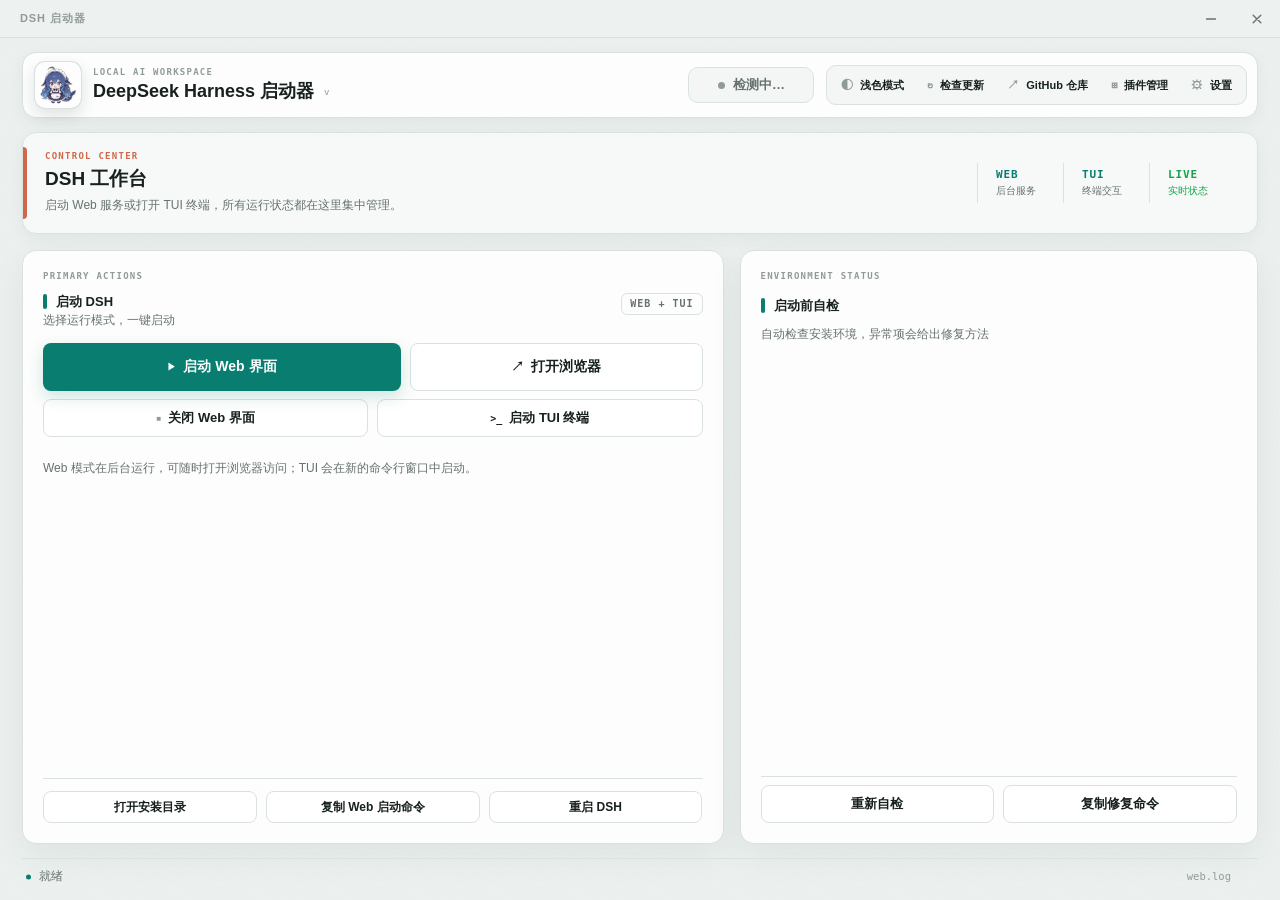
==== commit 013bbd5e: "Remove Headless launch workflow and history" ====
--- a/tauri/ui/index.html
+++ b/tauri/ui/index.html
@@ -7,6 +7,8 @@
   <!-- 首帧前定主题（详见 theme.js）：head 内同步加载，渲染阻塞不闪屏；
        独立文件以满足严格 CSP 的 script-src 'self' -->
   <script src="theme.js"></script>
+  <!-- 纯函数工具层（转义/formatBytes/cmpVer），不依赖 DOM，head 内加载 -->
+  <script src="util.js"></script>
   <link rel="stylesheet" href="style.css">
 </head>
 <body>
@@ -55,37 +57,35 @@
         <section id="homeOverview" aria-label="运行方式概览">
           <div class="overviewCopy">
             <span class="eyebrow">CONTROL CENTER</span>
-            <strong>选择适合当前任务的运行方式</strong>
-            <span class="sub">Web 用于持续工作，TUI 适合终端操作，Headless 用于快速执行单次任务。</span>
+            <strong>DSH 工作台</strong>
+            <span class="sub">启动 Web 服务或打开 TUI 终端，所有运行状态都在这里集中管理。</span>
           </div>
           <div class="overviewModes" aria-hidden="true">
             <span><b>WEB</b><small>后台服务</small></span>
             <span><b>TUI</b><small>终端交互</small></span>
-            <span><b>CLI</b><small>单次任务</small></span>
+            <span class="overviewState"><b>LIVE</b><small>实时状态</small></span>
           </div>
         </section>
         <!-- 左：启动卡片 -->
         <section class="card launchCard">
           <div class="cardEyebrow">PRIMARY ACTIONS</div>
-          <h2 class="section">启动 DSH</h2>
-          <div class="sub">选择运行模式，一键启动</div>
-          <div class="row">
+          <div class="launchHeading">
+            <div>
+              <h2 class="section">启动 DSH</h2>
+              <div class="sub">选择运行模式，一键启动</div>
+            </div>
+            <span class="launchSummary">WEB + TUI</span>
+          </div>
+          <div class="row launchPrimary">
             <button id="webBtn" class="btn accent big">启动 Web 界面</button>
             <button id="browserBtn" class="btn big">打开浏览器</button>
           </div>
-          <div class="row">
+          <div class="row launchSecondary">
             <button id="webCloseBtn" class="btn mid">关闭 Web 界面</button>
             <button id="tuiBtn" class="btn mid">启动 TUI 终端</button>
           </div>
-          <h2 class="section">Headless 无头问答</h2>
-          <div class="row">
-            <input id="taskInput" type="text" placeholder="输入问题，例如：解释一下这个项目的架构…">
-            <button id="runBtn" class="btn accent">执行</button>
-          </div>
-          <h2 class="section">最近任务</h2>
-          <div id="historyBox" class="chips"></div>
-          <div id="hint" class="sub">TUI 与 Headless 会在新命令行窗口中运行，Headless 完成后窗口保持打开；Web 模式后台运行，用「启动 Web 界面」启动并打开浏览器，用「关闭 Web 界面」停止。</div>
-          <div class="row">
+          <div id="hint" class="sub">Web 模式在后台运行，可随时打开浏览器访问；TUI 会在新的命令行窗口中启动。</div>
+          <div class="row quickTools">
             <button id="dirBtn" class="btn mini">打开安装目录</button>
             <button id="cmdBtn" class="btn mini">复制 Web 启动命令</button>
             <button id="restartBtn" class="btn mini">重启 DSH</button>
@@ -211,10 +211,6 @@
         <!-- 数据 -->
         <section class="card setCard">
           <h2 class="section">数据</h2>
-          <div class="setRow">
-            <button id="setClearHistory" class="btn small">清空 Headless 历史</button>
-            <span class="sub" id="setHistoryInfo"></span>
-          </div>
           <div class="setRow">
             <button id="backupBtn" class="btn small">备份 DSH 数据</button>
             <button id="backupDirBtn" class="btn small">打开备份目录</button>
--- a/tauri/ui/style.css
+++ b/tauri/ui/style.css
@@ -283,11 +283,11 @@
   background: var(--warn-bg); color: var(--warn);
 }
 .pill[data-running="foreign-port"]::before { background: var(--warn); }
-.pill[data-running="true"] {
+.pill[data-running="running"] {
   background: var(--ok-bg); color: var(--ok); border-color: transparent;
   box-shadow: 0 0 16px -4px var(--ok-bg);
 }
-.pill[data-running="true"]::before {
+.pill[data-running="running"]::before {
   background: var(--ok); animation: breath 2.4s ease-in-out infinite;
   box-shadow: 0 0 8px 2px var(--ok-bg);
 }
@@ -413,22 +413,6 @@
 input[type="text"]:focus { border-color: var(--accent); box-shadow: 0 0 0 3px var(--accent-soft); }
 input[type="text"]::placeholder { color: var(--faint); }
 
-/* ---------- 最近任务 chips ---------- */
-.chips { display: flex; flex-wrap: wrap; gap: 7px; min-height: 28px; }
-.chip {
-  background: transparent; color: var(--text);
-  border: 1px solid var(--border); border-radius: 999px;
-  padding: 4px 12px;
-  font-family: inherit; font-size: 11.5px; font-weight: 500; cursor: pointer;
-  transition:
-    border-color .18s cubic-bezier(.2, .8, .3, 1),
-    color .18s cubic-bezier(.2, .8, .3, 1),
-    background-color .18s cubic-bezier(.2, .8, .3, 1),
-    transform .12s cubic-bezier(.2, .8, .3, 1);
-}
-.chip:hover { border-color: var(--accent); color: var(--accent); background: var(--accent-soft); }
-.chip:active { transform: scale(.96); }
-
 /* ---------- 自检列表 ---------- */
 #checks { display: flex; flex-direction: column; gap: 6px; flex: 1; min-height: 0; }
 .checkRow { display: grid; grid-template-columns: 22px 1fr auto; gap: 8px; align-items: center; }
@@ -743,7 +727,7 @@
 /* ---------- E. 主题切换平滑过渡 ----------
    仅给当前没有 transition 的表面元素添加背景/文字/边框过渡；
    已确认跳过（自身已有 transition 列表，避免覆盖）：
-   .btn / .pluginRow / .rowToggle / .chip / .card / .pill / .badge
+   .btn / .pluginRow / .rowToggle / .card / .pill / .badge
    / .segBtn；.modalOverlay 背景为硬编码色（非变量驱动）不参与过渡 */
 body, #header, select, .modal, #logPanel,
 .seg, #banner, .pluginEmpty, .checkRow, #footer, .logHead {
@@ -895,7 +879,7 @@
 #title { font-size: 19px; letter-spacing: 0; }
 #subtitle { letter-spacing: .12em; }
 .pill { padding: 5px 11px; border-radius: 8px; background: var(--card); }
-.pill[data-running="true"] { border-color: color-mix(in srgb, var(--ok) 35%, var(--border)); }
+.pill[data-running="running"] { border-color: color-mix(in srgb, var(--ok) 35%, var(--border)); }
 .btn { border-radius: 8px; padding: 8px 14px; box-shadow: none; }
 .btn:hover { transform: none; box-shadow: 0 3px 10px rgba(27, 53, 67, .08); }
 .btn.accent, .btn.violet { box-shadow: 0 4px 12px var(--accent-glow); }
@@ -911,7 +895,6 @@
 .section::before { width: 3px; height: 14px; }
 input[type="text"], .setRow select { border-radius: 8px; background: var(--input-bg); }
 input[type="text"]:focus, .setRow select:focus { box-shadow: 0 0 0 3px var(--accent-soft); }
-.chip { border-radius: 7px; padding: 5px 10px; background: var(--input-bg); }
 .checkRow { padding: 7px 8px; border: 1px solid transparent; border-radius: 8px; }
 .checkRow:hover { background: var(--hover); border-color: var(--border); }
 .badge { border-radius: 5px; }
@@ -952,8 +935,6 @@
   #viewHome .row, #installRow, #pluginOpsRow { flex-wrap: wrap; }
   #viewHome .row .btn, #installRow .btn { min-width: 0; }
   .btn.big, .btn.mid { flex: 1 1 100%; }
-  #taskInput { min-width: 0; flex: 1 1 100%; }
-  #runBtn { flex: 1 1 100%; }
   .setLabel { min-width: 100%; }
   .setRow .sub { margin-left: 0; }
   .setRow input[type="text"], .setRow select { width: 100%; flex: 1 1 100%; }
@@ -1222,21 +1203,11 @@
 #browserBtn::before { content: "↗"; font-size: 13px; }
 #webCloseBtn::before { content: "■"; font-size: 8px; color: var(--faint); }
 #tuiBtn::before { content: ">_"; font-family: "Cascadia Code", Consolas, monospace; font-size: 10px; }
-#runBtn { min-width: 78px; }
-#runBtn::before { content: "↵"; font-size: 14px; }
-#taskInput { height: 40px; padding-inline: 13px; }
 #hint {
   margin-top: 2px;
   padding-top: 10px;
   border-top: 1px solid var(--border);
 }
-.chips { align-content: flex-start; }
-.chip {
-  padding: 5px 10px;
-  border-radius: 7px;
-  background: var(--surface-muted);
-}
-
 #checks { gap: 4px; padding-top: 2px; }
 .checkRow {
   grid-template-columns: 30px minmax(0, 1fr) auto;
@@ -1392,11 +1363,89 @@
   .overviewCopy strong { font-size: 14px; }
   .launchCard > .row { flex-wrap: wrap; }
   .launchCard > .row .btn { flex: 1 1 calc(50% - 5px); }
-  #taskInput { flex-basis: 100%; }
-  #runBtn { flex-basis: 100%; }
   .card { padding: 16px; }
   .setLabel { min-width: 100%; }
   .setRow .sub { margin-left: 0; }
   .setRow input[type="text"], .setRow select { width: 100%; flex-basis: 100%; }
   #footer { align-items: flex-start; flex-direction: column; gap: 5px; }
 }
+
+/* ---------- 首页工作台优化 ---------- */
+#viewHome {
+  grid-template-columns: minmax(0, 1.15fr) minmax(330px, .85fr);
+  gap: 16px;
+}
+#homeOverview {
+  min-height: 96px;
+  padding: 18px 22px;
+  border-radius: 14px;
+  background: color-mix(in srgb, var(--card) 88%, var(--accent-soft));
+}
+.overviewCopy { gap: 5px; }
+.overviewCopy strong { font-size: 19px; line-height: 1.3; }
+.overviewCopy .sub { max-width: 620px; }
+.overviewModes { grid-template-columns: repeat(3, minmax(86px, 1fr)); }
+.overviewModes span { padding: 5px 18px; }
+.overviewModes .overviewState b { color: var(--ok); }
+.overviewModes .overviewState small { color: var(--ok); }
+
+#statusPill {
+  min-width: 126px;
+  min-height: 36px;
+  justify-content: center;
+  padding: 8px 15px;
+  border-radius: 10px;
+  font-size: 13px;
+  font-weight: 750;
+  letter-spacing: .01em;
+}
+#statusPill[data-running="running"] {
+  color: var(--ok);
+  background: var(--ok-bg);
+  border-color: color-mix(in srgb, var(--ok) 48%, var(--border));
+  box-shadow: 0 0 0 1px color-mix(in srgb, var(--ok) 16%, transparent), 0 0 24px -8px var(--ok);
+}
+#statusPill[data-running="running"]::before {
+  width: 9px;
+  height: 9px;
+  background: var(--ok);
+  box-shadow: 0 0 0 4px var(--ok-bg), 0 0 13px 2px color-mix(in srgb, var(--ok) 55%, transparent);
+  animation: statusPulse 1.8s ease-in-out infinite;
+}
+@keyframes statusPulse {
+  0%, 100% { opacity: 1; transform: scale(1); }
+  50% { opacity: .62; transform: scale(.78); }
+}
+
+#viewHome .card { padding: 20px; gap: 10px; }
+.launchHeading { display: flex; align-items: flex-start; justify-content: space-between; gap: 12px; }
+.launchHeading .section { margin-top: 0; }
+.launchSummary {
+  flex: none;
+  padding: 5px 8px;
+  border: 1px solid var(--border);
+  border-radius: 6px;
+  color: var(--sub);
+  font: 600 10px/1 "Cascadia Code", Consolas, monospace;
+  letter-spacing: .1em;
+}
+.launchPrimary { margin-top: 4px; }
+.launchSecondary { margin-top: -2px; }
+.quickTools {
+  margin-top: auto;
+  padding-top: 12px;
+  border-top: 1px solid var(--border);
+}
+#hint { margin-top: 2px; padding-top: 10px; border-top: 0; }
+
+@media (max-width: 900px) {
+  #viewHome { grid-template-columns: 1fr; }
+  #homeOverview { min-height: 88px; }
+}
+@media (max-width: 620px) {
+  #homeOverview { padding: 15px 16px 15px 18px; }
+  .overviewCopy strong { font-size: 16px; }
+  #statusPill { min-width: 0; width: 100%; }
+  .launchHeading { align-items: center; }
+  .quickTools { margin-top: 2px; }
+}
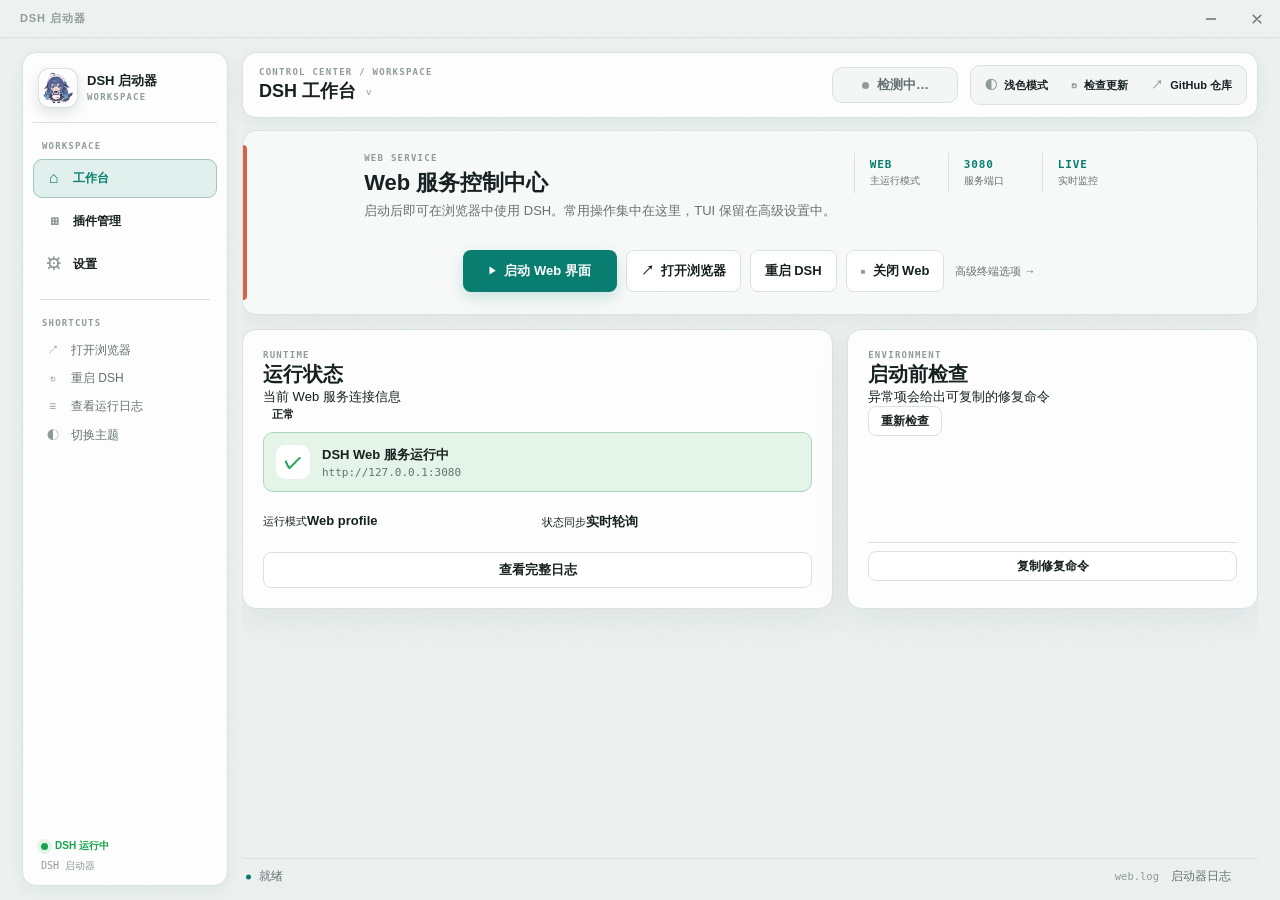
==== commit 1217bd3f: "feat: 工作台界面改版，并修复更新权限 / 端口占用 / 插件更新三类问题 界面（此前工作区中未提交的改版） - 新增侧栏导航；首页卡片化（Web 服务控制中心 / 运行状态 / 启动前检查） -" ====
--- a/tauri/ui/index.html
+++ b/tauri/ui/index.html
@@ -26,104 +26,129 @@
     </div>
   </div>
   <div id="page">
-    <!-- 头部（两个视图共用，按钮按 data-view 显隐） -->
-    <header id="header">
-      <div id="logoWrap"><img id="logo" src="logo.png" alt="DSH"></div>
-      <div id="titleBox">
-        <div id="productKicker">LOCAL AI WORKSPACE</div>
-        <h1 id="title">DeepSeek Harness 启动器</h1>
-        <div id="subtitle">DSH · Desktop Launcher</div>
-      </div>
-      <div id="statusPill" class="pill" data-running="unknown" data-view="home">检测中…</div>
-      <nav id="headerActions" aria-label="启动器导航">
-        <button id="themeBtn" class="btn small">浅色模式</button>
-        <button id="updateBtn" class="btn small" data-view="home">检查更新</button>
-        <button id="repoBtn" class="btn small" title="在系统浏览器打开 DeepSeek Harness GitHub 仓库" aria-label="打开 DeepSeek Harness GitHub 仓库">GitHub 仓库</button>
-        <button id="pluginMgrBtn" class="btn small">插件管理</button>
-        <button id="settingsBtn" class="btn small">设置</button>
-      </nav>
-    </header>
-
-    <!-- 更新横幅（DSH 本体；显隐由更新检查逻辑控制，不参与视图切换） -->
-    <div id="banner" hidden>
-      <span id="bannerText"></span>
-      <button id="bannerBtn" class="btn accent small">立即更新</button>
-    </div>
-
-    <!-- 主区域 -->
-    <main id="main">
-      <!-- 视图：首页（启动 + 自检） -->
+    <div id="appLayout">
+      <aside id="sidebar" aria-label="主导航">
+        <div class="sideBrand">
+          <img src="logo.png" alt="DSH" class="sideLogo">
+          <div><strong>DSH 启动器</strong><small>WORKSPACE</small></div>
+        </div>
+        <div class="sideLabel">WORKSPACE</div>
+        <nav class="sideNav">
+          <button id="homeBtn" class="navItem active" type="button"><span class="navIcon">⌂</span><span>工作台</span></button>
+          <button id="pluginMgrBtn" class="navItem" type="button"><span class="navIcon">⊞</span><span>插件管理</span><span id="pluginNavBadge" class="navBadge" hidden>!</span></button>
+          <button id="settingsBtn" class="navItem" type="button"><span class="navIcon">⚙</span><span>设置</span></button>
+        </nav>
+        <div class="sideDivider"></div>
+        <div class="sideLabel">SHORTCUTS</div>
+        <div class="sideShortcuts">
+          <button id="sideBrowserBtn" class="sideShortcut" type="button"><span>↗</span>打开浏览器</button>
+          <button id="sideRestartBtn" class="sideShortcut" type="button"><span>↻</span>重启 DSH</button>
+          <button id="sideLogsBtn" class="sideShortcut" type="button"><span>≡</span>查看运行日志</button>
+          <button id="sideThemeBtn" class="sideShortcut" type="button"><span>◐</span>切换主题</button>
+        </div>
+        <div class="sideFooter"><div class="sideStatus"><span></span><span id="sideStatusText">DSH 运行中</span></div><code id="sideVersion">DSH 启动器</code></div>
+      </aside>
+
+      <section id="workspace">
+        <!-- 头部（视图共用） -->
+        <header id="header">
+          <div id="logoWrap"><img id="logo" src="logo.png" alt="DSH"></div>
+          <div id="titleBox">
+            <div id="productKicker">CONTROL CENTER / WORKSPACE</div>
+            <h1 id="title">DSH 工作台</h1>
+            <div id="subtitle">以 Web 服务为中心管理启动、插件和运行状态</div>
+          </div>
+          <div id="statusPill" class="pill" data-running="unknown">检测中…</div>
+          <nav id="headerActions" aria-label="快捷操作">
+            <button id="themeBtn" class="btn small">浅色模式</button>
+            <button id="updateBtn" class="btn small" data-view="home">检查更新</button>
+            <button id="repoBtn" class="btn small" title="在系统浏览器打开 DeepSeek Harness GitHub 仓库" aria-label="打开 DeepSeek Harness GitHub 仓库">GitHub 仓库</button>
+          </nav>
+        </header>
+
+        <!-- 更新横幅（DSH 本体；显隐由更新检查逻辑控制，不参与视图切换） -->
+        <div id="banner" hidden>
+          <span id="bannerText"></span>
+          <button id="bannerBtn" class="btn accent small">立即更新</button>
+        </div>
+
+        <!-- 主区域 -->
+        <main id="main">
+      <!-- 视图：首页（严格对应原型：Hero / 运行状态 / 启动前检查） -->
       <div id="viewHome">
-        <section id="homeOverview" aria-label="运行方式概览">
-          <div class="overviewCopy">
-            <span class="eyebrow">CONTROL CENTER</span>
-            <strong>DSH 工作台</strong>
-            <span class="sub">启动 Web 服务或打开 TUI 终端，所有运行状态都在这里集中管理。</span>
-          </div>
-          <div class="overviewModes" aria-hidden="true">
-            <span><b>WEB</b><small>后台服务</small></span>
-            <span><b>TUI</b><small>终端交互</small></span>
-            <span class="overviewState"><b>LIVE</b><small>实时状态</small></span>
-          </div>
-        </section>
-        <!-- 左：启动卡片 -->
-        <section class="card launchCard">
-          <div class="cardEyebrow">PRIMARY ACTIONS</div>
-          <div class="launchHeading">
-            <div>
-              <h2 class="section">启动 DSH</h2>
-              <div class="sub">选择运行模式，一键启动</div>
-            </div>
-            <span class="launchSummary">WEB + TUI</span>
-          </div>
-          <div class="row launchPrimary">
-            <button id="webBtn" class="btn accent big">启动 Web 界面</button>
-            <button id="browserBtn" class="btn big">打开浏览器</button>
-          </div>
-          <div class="row launchSecondary">
-            <button id="webCloseBtn" class="btn mid">关闭 Web 界面</button>
-            <button id="tuiBtn" class="btn mid">启动 TUI 终端</button>
-          </div>
-          <div id="hint" class="sub">Web 模式在后台运行，可随时打开浏览器访问；TUI 会在新的命令行窗口中启动。</div>
-          <div class="row quickTools">
-            <button id="dirBtn" class="btn mini">打开安装目录</button>
-            <button id="cmdBtn" class="btn mini">复制 Web 启动命令</button>
-            <button id="restartBtn" class="btn mini">重启 DSH</button>
-          </div>
-        </section>
-
-        <!-- 右：自检卡片 -->
-        <section class="card checksCard">
-          <div class="cardEyebrow">ENVIRONMENT STATUS</div>
-          <h2 class="section">启动前自检</h2>
-          <div class="sub">自动检查安装环境，异常项会给出修复方法</div>
-          <div id="checks"></div>
-          <div class="row" id="checksBtns">
-            <button id="recheckBtn" class="btn mid">重新自检</button>
-            <button id="fixBtn" class="btn mid">复制修复命令</button>
-          </div>
-        </section>
+        <div class="home-grid">
+          <section id="homeOverview" class="card hero-card" aria-label="Web 服务控制中心">
+            <div class="hero-top">
+              <div>
+                <div class="eyebrow">WEB SERVICE</div>
+                <h2>Web 服务控制中心</h2>
+                <div class="muted">启动后即可在浏览器中使用 DSH。常用操作集中在这里，TUI 保留在高级设置中。</div>
+              </div>
+              <div class="hero-meta" aria-label="Web 服务信息">
+                <div><b>WEB</b><span>主运行模式</span></div>
+                <div><b id="runtimePort">3080</b><span>服务端口</span></div>
+                <div><b>LIVE</b><span>实时监控</span></div>
+              </div>
+            </div>
+            <div class="hero-actions">
+              <button id="webBtn" class="btn accent primary">启动 Web 界面</button>
+              <button id="browserBtn" class="btn">打开浏览器</button>
+              <button id="restartBtn" class="btn">重启 DSH</button>
+              <button id="webCloseBtn" class="btn subtle">关闭 Web</button>
+              <button id="advancedLink" class="advanced-link" type="button">高级终端选项 →</button>
+            </div>
+          </section>
+
+          <section class="card runtime-card">
+            <div class="section-head"><div><div class="eyebrow">RUNTIME</div><div class="section-mark"><h2>运行状态</h2></div><p>当前 Web 服务连接信息</p></div><span id="runtimeBadge" class="badge">正常</span></div>
+            <div class="runtime-state"><div id="runtimeStateIcon" class="state-icon">✓</div><div><strong id="runtimeLabel">DSH Web 服务运行中</strong><span id="runtimeUrl">http://127.0.0.1:3080</span></div></div>
+            <div class="runtime-facts"><div class="fact"><small>运行模式</small><b>Web profile</b></div><div class="fact"><small>状态同步</small><b>实时轮询</b></div></div>
+            <button id="runtimeLogBtn" class="btn">查看完整日志</button>
+            <!-- 端口被无关进程占用时展开：给出占用者与可执行的下一步，
+                 而不是只丢一句"端口被占用" -->
+            <div id="portConflict" class="portConflict" hidden>
+              <div class="pcHead"><span class="pcDot">!</span><strong id="pcTitle">端口被其他程序占用</strong></div>
+              <div class="pcBody" id="pcBody">正在查询占用者…</div>
+              <div class="pcActions">
+                <button id="pcKillBtn" class="btn small danger">结束占用进程</button>
+                <button id="pcRecheckBtn" class="btn small">重新检测</button>
+              </div>
+              <div class="pcPortRow">
+                <span class="setLabel">改用端口</span>
+                <input id="pcPortInput" type="number" min="1" max="65535" placeholder="1-65535" spellcheck="false">
+                <button id="pcPortApply" class="btn small accent">保存并启动</button>
+              </div>
+            </div>
+          </section>
+
+          <section class="card checks-card checksCard">
+            <div class="section-head"><div><div class="eyebrow">ENVIRONMENT</div><div class="section-mark"><h2>启动前检查</h2></div><p>异常项会给出可复制的修复命令</p></div><button id="recheckBtn" class="btn small">重新检查</button></div>
+            <div id="checks"></div>
+            <div class="row" id="checksBtns"><button id="fixBtn" class="btn small">复制修复命令</button></div>
+          </section>
+        </div>
       </div>
 
       <!-- 视图：插件管理 -->
       <div id="viewPlugins" hidden>
-        <div class="row" id="installRow">
-          <input id="pluginNameInput" type="text" placeholder="输入 npm 包名安装，例如 dsh-better-sidebar（支持 @scope/name、本地路径）" spellcheck="false">
-          <button id="pluginInstallBtn" class="btn accent">安装</button>
-        </div>
+        <div class="view-toolbar" id="installRow">
+          <input id="pluginNameInput" class="search" type="text" placeholder="搜索已安装插件或输入 npm 包名安装…" spellcheck="false">
+          <button id="pluginInstallBtn" class="btn accent primary">安装插件</button>
+        </div>
+        <div class="plugin-summary"><span id="pluginSummaryText"><strong>已安装插件</strong> · 当前 profile 的用户插件</span></div>
         <div class="row" id="pluginOpsRow">
           <button id="pluginCheckBtn" class="btn small">检查更新</button>
           <button id="pluginUpdateAllBtn" class="btn small violet" hidden>全部更新</button>
-          <span class="sub" id="pluginOpsHint">点击「检查更新」查看哪些插件有新版本；点击插件行可展开详情与操作</span>
+          <span class="sub" id="pluginOpsHint">检查版本并管理插件；点击插件行可展开详情与操作</span>
         </div>
         <div id="pluginList" class="busy"><div class="pluginEmpty sub">加载中…</div></div>
         <div class="sub" id="pluginHint">安装、卸载、启用/禁用或更新后需「重启 DSH」才会生效；内置插件随 DSH 本体安装，不可单独管理。</div>
       </div>
-      <!-- 视图：设置 -->
+        <!-- 视图：设置 -->
       <div id="viewSettings" hidden>
         <!-- 外观 -->
         <section class="card setCard">
-          <h2 class="section">外观</h2>
+          <div class="section-head"><div><div class="eyebrow">APPEARANCE</div><div class="section-mark"><h2>外观</h2></div></div></div>
           <div class="setRow">
             <span class="setLabel">配色主题</span>
             <div class="swatches" id="accentSwatches">
@@ -137,9 +162,14 @@
           </div>
         </section>
 
-        <!-- 代理 -->
-        <section class="card setCard">
-          <h2 class="section">代理</h2>
+        <!-- 网络 -->
+        <section class="card setCard">
+          <div class="section-head"><div><div class="eyebrow">NETWORK</div><div class="section-mark"><h2>网络</h2></div></div></div>
+          <div class="setRow">
+            <span class="setLabel">Web 服务端口</span>
+            <input id="setPortInput" type="number" min="1" max="65535" placeholder="3080" spellcheck="false">
+            <span class="sub">DSH Web 服务的监听端口（默认 3080）。被其他程序占用时可在此修改，修改后需重启 DSH 生效</span>
+          </div>
           <div class="setRow">
             <label class="switch">
               <input type="checkbox" id="setProxySwitch">
@@ -157,7 +187,7 @@
 
         <!-- 启动与运行 -->
         <section class="card setCard">
-          <h2 class="section">启动与运行</h2>
+          <div class="section-head"><div><div class="eyebrow">STARTUP</div><div class="section-mark"><h2>启动行为</h2></div></div></div>
           <div class="setRow">
             <label class="switch">
               <input type="checkbox" id="setAutoCheck">
@@ -183,7 +213,7 @@
 
         <!-- 窗口行为 -->
         <section class="card setCard">
-          <h2 class="section">窗口行为</h2>
+          <div class="section-head"><div><div class="eyebrow">WINDOW</div><div class="section-mark"><h2>窗口行为</h2></div></div></div>
           <div class="setRow">
             <span class="setLabel">点击关闭按钮时</span>
             <div class="seg" id="setCloseSeg">
@@ -196,7 +226,7 @@
 
         <!-- 插件 -->
         <section class="card setCard">
-          <h2 class="section">插件</h2>
+          <div class="section-head"><div><div class="eyebrow">PLUGINS</div><div class="section-mark"><h2>插件</h2></div></div></div>
           <div class="setRow">
             <span class="setLabel">管理 profile</span>
             <select id="setProfileSelect" title="插件管理视图操作的 DSH profile"></select>
@@ -210,36 +240,53 @@
 
         <!-- 数据 -->
         <section class="card setCard">
-          <h2 class="section">数据</h2>
+          <div class="section-head"><div><div class="eyebrow">DATA</div><div class="section-mark"><h2>数据与备份</h2></div></div></div>
           <div class="setRow">
             <button id="backupBtn" class="btn small">备份 DSH 数据</button>
             <button id="backupDirBtn" class="btn small">打开备份目录</button>
             <span class="sub">备份配置、对话历史与插件清单（不含 DSH 程序与插件实体，插件恢复时自动重建）</span>
           </div>
+          <div class="setRow setToolsRow">
+            <span class="setLabel">快捷工具</span>
+            <button id="dirBtn" class="btn small">打开安装目录</button>
+            <button id="cmdBtn" class="btn small">复制 Web 启动命令</button>
+          </div>
           <div id="backupList"></div>
           <div class="sub" id="backupHint">恢复会覆盖当前 DSH 配置与历史：请先「关闭 Web 界面」停止 DSH；恢复前自动备份当前状态（pre-restore），恢复后自动重建插件并提示重启。</div>
         </section>
+
+        <!-- 高级终端：保留 TUI 能力，但从首页主操作区移出 -->
+        <section class="card setCard advancedTerminalCard">
+          <div>
+            <div class="eyebrow">ADVANCED</div><div class="section-mark"><h2>高级终端</h2></div>
+            <div class="sub">需要调试或偏好命令行交互时，可在独立窗口启动 TUI。</div>
+          </div>
+          <button id="tuiBtn" class="btn mid">启动 TUI 终端</button>
+        </section>
       </div>
-    </main>
-
-    <!-- 日志面板（全局：npm/pnpm 进度、web.log 查看） -->
-    <div id="logPanel" hidden>
-      <div class="logHead">
-        <span id="logTitle">运行日志</span>
-        <button id="logClose" class="btn small">收起</button>
-      </div>
-      <pre id="logBody"></pre>
+        </main>
+
+        <!-- 日志面板（全局：npm/pnpm 进度、web.log 查看） -->
+        <div id="logPanel" hidden>
+          <div class="logHead">
+            <span id="logTitle">运行日志</span>
+            <button id="logClose" class="btn small">收起</button>
+          </div>
+          <pre id="logBody"></pre>
+        </div>
+
+        <!-- 底部 -->
+        <footer id="footer">
+          <span id="activity" class="sub">就绪</span>
+          <span id="footerRight">
+            <a id="logLink" class="sub" title="查看 web.log（DSH Web 模式运行日志）">web.log</a>
+            <a id="launcherLogLink" class="sub" title="查看 launcher.log（启动器自身的 npm/pnpm 操作完整输出）">启动器日志</a>
+            <span id="profilePath" class="sub" data-view="plugins"></span>
+            <span id="version" class="sub" data-view="home"></span>
+          </span>
+        </footer>
+      </section>
     </div>
-
-    <!-- 底部 -->
-    <footer id="footer">
-      <span id="activity" class="sub">就绪</span>
-      <span id="footerRight">
-        <a id="logLink" class="sub" title="查看 web.log（DSH Web 模式运行日志）">web.log</a>
-        <span id="profilePath" class="sub" data-view="plugins"></span>
-        <span id="version" class="sub" data-view="home"></span>
-      </span>
-    </footer>
   </div>
   <!-- core.js = 工具/主题/配置；chrome.js = 窗口外观与日志面板；main.js = 业务逻辑。
        依赖顺序加载（无模块系统，三者共享 window 命名空间） -->
--- a/tauri/ui/style.css
+++ b/tauri/ui/style.css
@@ -944,6 +944,118 @@
 }
 
 /* ==========================================================
+   Scheme 2 workspace shell
+   Fixed navigation keeps the three views in one predictable context;
+   at narrow widths it becomes a compact horizontal tab bar.
+   ========================================================== */
+#appLayout {
+  min-height: 0;
+  flex: 1;
+  display: grid;
+  grid-template-columns: 206px minmax(0, 1fr);
+  gap: 14px;
+}
+#sidebar {
+  min-height: 0;
+  display: flex;
+  flex-direction: column;
+  padding: 14px 10px 11px;
+  background: var(--card);
+  border: 1px solid var(--border);
+  border-radius: 14px;
+  box-shadow: var(--shadow-small, var(--shadow));
+}
+.sideBrand { display: flex; align-items: center; gap: 10px; padding: 2px 6px 15px; border-bottom: 1px solid var(--border); }
+.sideLogo { width: 38px; height: 38px; flex: none; object-fit: cover; border-radius: 10px; box-shadow: 0 0 0 1px var(--border), 0 5px 14px rgba(24,48,41,.14); }
+.sideBrand strong { display: block; font-size: 13px; line-height: 1.2; }
+.sideBrand small, .sideLabel { color: var(--faint); font: 700 9px/1.2 "Cascadia Code", Consolas, monospace; letter-spacing: .13em; }
+.sideBrand small { display: block; margin-top: 3px; }
+.sideLabel { margin: 18px 9px 7px; }
+.sideNav { display: grid; gap: 4px; }
+.navItem { min-height: 39px; display: flex; align-items: center; gap: 10px; width: 100%; padding: 8px 10px; border: 1px solid transparent; border-radius: 9px; background: transparent; color: var(--text); cursor: pointer; text-align: left; font-family: inherit; font-size: 12px; font-weight: 650; line-height: 1.2; transition: .18s ease; }
+.navItem:hover { background: var(--hover); border-color: var(--border); }
+.navItem.active { color: var(--accent); background: var(--accent-soft); border-color: color-mix(in srgb, var(--accent) 26%, var(--border)); }
+.navIcon { width: 19px; color: var(--faint); font-size: 16px; line-height: 1; text-align: center; }
+.navItem.active .navIcon { color: var(--accent); }
+.navBadge { margin-left: auto; min-width: 20px; padding: 2px 5px; border-radius: 999px; color: var(--warn); background: var(--warn-bg); font-size: 10px; font-weight: 800; text-align: center; }
+.sideDivider { height: 1px; margin: 15px 7px 0; background: var(--border); }
+.sideShortcut { display: flex; align-items: center; gap: 9px; width: 100%; padding: 7px 10px; border: 0; border-radius: 8px; background: transparent; color: var(--sub); cursor: pointer; text-align: left; font-family: inherit; font-size: 12px; line-height: 1.2; }
+.sideShortcut:hover { color: var(--text); background: var(--hover); }
+.sideShortcut span { width: 19px; color: var(--faint); text-align: center; }
+.sideFooter { margin-top: auto; padding: 12px 8px 1px; color: var(--sub); font-size: 10px; }
+.sideStatus { display: flex; align-items: center; gap: 7px; margin-bottom: 6px; color: var(--ok); font-weight: 700; }
+.sideStatus span:first-child { width: 7px; height: 7px; flex: 0 0 7px; border-radius: 50%; background: var(--ok); box-shadow: 0 0 0 4px var(--ok-bg); }
+.sideStatus span:last-child { display: block; min-width: 0; white-space: nowrap; writing-mode: horizontal-tb; word-break: keep-all; }
+.sideFooter code { color: var(--faint); font: 10px "Cascadia Code", Consolas, monospace; }
+#workspace { min-width: 0; min-height: 0; display: flex; flex-direction: column; gap: 12px; }
+#workspace #header { flex: none; }
+#workspace #main { flex: 1; }
+/* Branding is already present in the sidebar; retain header IDs for existing logic but reduce duplication. */
+#workspace #header #logoWrap { display: none; }
+#workspace #header #titleBox { margin-left: 4px; }
+#workspace #header #headerActions { margin-left: auto; }
+#homeBtn::before, #pluginMgrBtn::before, #settingsBtn::before { content: none !important; }
+#viewSettings { overflow-y: auto; }
+.advancedTerminalCard { grid-column: 1 / -1; display: flex; flex-direction: row !important; align-items: center; justify-content: space-between; }
+.advancedTerminalCard .btn { flex: 0 0 auto; min-width: 150px; }
+#viewSettings .setCard { padding: 18px; }
+#viewSettings .section-head { margin-bottom: 0; }
+#viewSettings .section-head h2 { margin-top: 0; }
+.setToolsRow { padding-top: 9px; border-top: 1px solid var(--border); }
+
+@media (max-width: 860px) {
+  #appLayout { grid-template-columns: 72px minmax(0, 1fr); }
+  #sidebar { padding-inline: 8px; }
+  .sideBrand { justify-content: center; padding-inline: 0; border-bottom: 0; }
+  .sideBrand > div, .sideLabel, .sideDivider, .sideShortcut, .sideFooter { display: none; }
+  .navItem { justify-content: center; padding-inline: 0; }
+  .navItem > span:not(.navIcon):not(.navBadge) { display: none; }
+  .navIcon { font-size: 18px; }
+  .navBadge { position: absolute; margin: -22px 0 0 22px; }
+}
+@media (max-width: 680px) {
+  #page { padding: 8px 10px 10px; }
+  #appLayout { display: flex; flex-direction: column; gap: 10px; }
+  #sidebar { min-height: auto; padding: 8px; }
+  .sideBrand, .sideLabel, .sideDivider, .sideShortcut, .sideFooter { display: none; }
+  .sideNav { display: flex; gap: 5px; overflow-x: auto; }
+  .navItem { min-width: 104px; justify-content: center; padding: 8px 10px; }
+  .navItem > span:not(.navIcon):not(.navBadge) { display: inline; }
+  .navBadge { position: static; margin-left: 2px; }
+  #workspace { gap: 10px; }
+  #workspace #header #titleBox { margin-left: 0; }
+  .advancedTerminalCard { align-items: flex-start; flex-direction: column !important; }
+  .advancedTerminalCard .btn { width: 100%; }
+}
+
+/* Prototype parity: keep the settings cards in the same two-column rhythm
+   as the reference while retaining the extra window/profile controls. */
+@media (min-width: 781px) {
+  #viewSettings .setCard:nth-child(1) { grid-column: 1; grid-row: 1; }
+  #viewSettings .setCard:nth-child(2) { grid-column: 1; grid-row: 2; }
+  #viewSettings .setCard:nth-child(3) { grid-column: 2; grid-row: 1; }
+  #viewSettings .setCard:nth-child(4) { grid-column: 2; grid-row: 2; }
+  #viewSettings .setCard:nth-child(5) { grid-column: 1; grid-row: 3; }
+  #viewSettings .setCard:nth-child(6) { grid-column: 2; grid-row: 3; }
+  #viewSettings .setCard:nth-child(7) { grid-column: 1 / -1; grid-row: 4; }
+}
+
+/* The status text is a single horizontal flex item.  Explicitly reset the
+   legacy span width rule so it cannot collapse into one-character columns. */
+#sidebar .sideStatus { width: 100%; min-width: 0; display: flex; align-items: center; flex-wrap: nowrap; white-space: nowrap; }
+#sidebar .sideStatus > span:first-child { width: 7px !important; min-width: 7px; flex: 0 0 7px; }
+#sidebar .sideStatus > span:last-child { width: auto !important; min-width: 0; flex: 1 1 auto; display: block; white-space: nowrap; writing-mode: horizontal-tb; word-break: keep-all; }
+
+@media (max-width: 620px) {
+  /* The logo is intentionally owned by the sidebar; remove the legacy
+     three-column header placeholder on phone-sized windows. */
+  #workspace #header { grid-template-columns: minmax(0, 1fr) auto; }
+  #workspace #header #titleBox { grid-column: 1; grid-row: 1; }
+  #workspace #header #statusPill { grid-column: 2; grid-row: 1; width: auto; }
+  #workspace #header #headerActions { grid-column: 1 / -1; grid-row: 2; }
+}
+
+/* ==========================================================
    DSH Launcher UI v3 - operational workspace
    A single final layer keeps the legacy rules intact while
    giving every view one consistent layout and component system.
@@ -1209,6 +1321,15 @@
   border-top: 1px solid var(--border);
 }
 #checks { gap: 4px; padding-top: 2px; }
+#checks {
+  /* Keep the list inside the flexible middle region of the card.  Without
+     an overflow boundary, grid rows can paint beneath the fixed action bar
+     when the window is resized to its minimum height. */
+  min-height: 0;
+  overflow-y: auto;
+  overscroll-behavior: contain;
+  padding-right: 3px;
+}
 .checkRow {
   grid-template-columns: 30px minmax(0, 1fr) auto;
   gap: 2px 10px;
@@ -1228,6 +1349,14 @@
 .checkDetail { grid-column: 2 / 4; min-width: 0; overflow: hidden; text-overflow: ellipsis; white-space: nowrap; }
 .badge { border-radius: 5px; letter-spacing: .02em; }
 #checksBtns { padding-top: 8px; border-top: 1px solid var(--border); }
+#checksBtns {
+  flex: none;
+  min-height: 46px;
+  background: var(--card);
+  position: relative;
+  z-index: 1;
+}
+#viewHome .checksCard { overflow: hidden; }
 
 input[type="text"],
 .setRow select {
@@ -1238,6 +1367,22 @@
 #viewPlugins {
   gap: 10px;
 }
+#viewPlugins .view-toolbar { display: flex; align-items: center; gap: 9px; margin-bottom: 10px; }
+#viewPlugins .view-toolbar .search { flex: 1; min-width: 0; height: 39px; padding: 0 12px; }
+#viewPlugins .plugin-summary { display: flex; align-items: center; justify-content: space-between; gap: 12px; margin: 1px 3px 4px; color: var(--sub); font-size: 11px; }
+#viewPlugins .plugin-summary strong { color: var(--text); font-size: 13px; }
+#viewPlugins .pluginMain { display: flex; align-items: center; flex-wrap: wrap; gap: 8px; min-width: 0; }
+#viewPlugins .pluginName { font: 700 12px "Cascadia Code", Consolas, monospace; }
+#viewPlugins .pluginVer, #viewPlugins .pluginNew { color: var(--faint); font: 11px "Cascadia Code", Consolas, monospace; }
+#viewPlugins .pluginNew { color: var(--warn); }
+#viewPlugins .pluginDesc { grid-column: 1 / -1; color: var(--sub); font-size: 11px; }
+#viewPlugins .pluginActions { display: flex; align-items: center; gap: 6px; }
+#viewPlugins .pluginActions .btn { min-height: 29px; padding: 4px 9px; font-size: 10px; }
+#viewPlugins .rowToggle { width: 29px; height: 29px; padding: 0; border: 1px solid var(--border); border-radius: 7px; background: var(--surface-muted); cursor: pointer; }
+#viewPlugins .pluginRow { display: grid; grid-template-columns: minmax(0, 1fr) auto; gap: 5px 14px; padding: 14px 16px; }
+#viewPlugins #pluginOpsRow { order: 3; }
+#viewPlugins #pluginList { order: 4; }
+#viewPlugins #pluginHint { order: 5; margin: 2px 3px 0; }
 #installRow {
   padding: 12px;
   background: var(--card);
@@ -1334,6 +1479,13 @@
   #viewSettings .setCard:last-child { grid-column: 1; }
   .setRow { align-items: flex-start; flex-wrap: wrap; }
   .setRow .sub { flex-basis: 100%; margin-left: 112px; }
+}
+
+/* At the launcher's minimum width, stacking is safer than squeezing two
+   setting cards until their controls overlap. */
+@media (max-width: 980px) {
+  #viewSettings { grid-template-columns: 1fr; }
+  #viewSettings .setCard { grid-column: 1 !important; grid-row: auto !important; }
 }
 
 @media (max-width: 620px) {
@@ -1418,6 +1570,69 @@
 }
 
 #viewHome .card { padding: 20px; gap: 10px; }
+#viewHome { display: block; overflow-y: auto; }
+#viewHome .home-grid { display: grid; grid-template-columns: minmax(0, 1.18fr) minmax(320px, .82fr); gap: 14px; }
+#viewHome .hero-card { grid-column: 1 / -1; min-height: 0; padding: 22px 24px; overflow: hidden; }
+#viewHome .hero-card h2 { margin: 5px 0 0; font-size: 22px; line-height: 1.25; }
+#viewHome .hero-card .muted { max-width: 590px; margin-top: 6px; color: var(--sub); }
+#viewHome .hero-top { display: flex; align-items: flex-start; justify-content: space-between; gap: 18px; }
+#viewHome .hero-meta { display: grid; grid-template-columns: repeat(3, auto); gap: 0; flex: none; }
+#viewHome .hero-meta div { min-width: 94px; padding: 5px 15px; border-left: 1px solid var(--border); }
+#viewHome .hero-meta b { display: block; color: var(--accent); font: 700 11px "Cascadia Code", Consolas, monospace; letter-spacing: .08em; }
+#viewHome .hero-meta span { display: block; margin-top: 3px; color: var(--sub); font-size: 10px; }
+#viewHome .hero-actions { display: flex; flex-wrap: wrap; align-items: center; gap: 9px; margin-top: 20px; }
+#viewHome .hero-actions .btn { min-height: 42px; }
+#viewHome .hero-actions .primary { min-width: 154px; font-size: 13px; }
+#viewHome .hero-tools { display: flex; gap: 8px; margin-top: 13px; padding-top: 11px; border-top: 1px solid var(--border); }
+#viewHome .advanced-link { display: inline-flex; align-items: center; align-self: center; padding: 0 2px; border: 0; background: transparent; color: var(--sub); font: inherit; font-size: 11px; text-decoration: none; cursor: pointer; }
+#viewHome .advanced-link:hover { color: var(--accent); text-decoration: underline; }
+#viewHome .runtime-card, #viewHome .checks-card { min-height: 230px; }
+#viewHome .runtime-state { display: flex; align-items: center; gap: 12px; padding: 12px; border: 1px solid color-mix(in srgb, var(--ok) 23%, var(--border)); border-radius: 10px; background: var(--ok-bg); }
+#viewHome .runtime-state strong { display: block; font-size: 13px; }
+#viewHome .runtime-state span { display: block; margin-top: 2px; color: var(--sub); font: 11px "Cascadia Code", Consolas, monospace; }
+#viewHome .runtime-facts { display: grid; grid-template-columns: repeat(2, 1fr); gap: 8px; margin-top: 11px; }
+#viewHome .runtime-card .btn { width: 100%; margin-top: 11px; }
+#viewHome .checks-card { overflow: hidden; }
+#viewHome .checks-card .section-head { margin-bottom: 4px; }
+#viewHome .checks-card #checksBtns .btn { flex: 1; }
+#viewHome .state-icon { width: 34px; height: 34px; display: grid; place-items: center; border-radius: 9px; color: var(--ok); background: var(--card-strong); font-size: 18px; font-weight: 800; }
+#viewHome .badge.info { color: var(--sub); background: var(--surface-muted); }
+/* ---------- 端口占用处置面板（首页运行状态卡内） ----------
+   给出占用者信息与可执行的下一步：只提示"端口被占用"用户无从下手 */
+.portConflict {
+  margin-top: 11px;
+  padding: 11px 12px;
+  border: 1px solid color-mix(in srgb, var(--warn) 30%, var(--border));
+  border-radius: 10px;
+  background: var(--warn-bg);
+}
+.portConflict .pcHead { display: flex; align-items: center; gap: 7px; color: var(--warn); font-size: 12px; }
+.portConflict .pcDot {
+  width: 16px; height: 16px; flex: none;
+  display: grid; place-items: center;
+  border-radius: 50%;
+  background: var(--warn); color: var(--page);
+  font-size: 11px; font-weight: 700; line-height: 1;
+}
+.portConflict .pcBody {
+  margin-top: 7px;
+  color: var(--text);
+  font-size: 12px; line-height: 1.55;
+  white-space: pre-line;
+  word-break: break-all;
+}
+.portConflict .pcActions { display: flex; gap: 8px; margin-top: 9px; }
+.portConflict .pcPortRow {
+  display: flex; align-items: center; gap: 8px;
+  margin-top: 9px; padding-top: 9px;
+  border-top: 1px solid var(--border);
+}
+.portConflict .pcPortRow .setLabel { flex: none; color: var(--sub); font-size: 12px; }
+.portConflict .pcPortRow input { flex: 1; min-width: 0; }
+/* 覆盖 .runtime-card .btn 的整宽规则，面板内的按钮按容器排布 */
+#viewHome .portConflict .btn { width: auto; margin-top: 0; }
+#viewHome .portConflict .pcActions .btn { flex: 1; }
+#viewHome .portConflict .pcPortRow .btn { flex: none; white-space: nowrap; }
 .launchHeading { display: flex; align-items: flex-start; justify-content: space-between; gap: 12px; }
 .launchHeading .section { margin-top: 0; }
 .launchSummary {
@@ -1439,13 +1654,144 @@
 #hint { margin-top: 2px; padding-top: 10px; border-top: 0; }
 
 @media (max-width: 900px) {
-  #viewHome { grid-template-columns: 1fr; }
-  #homeOverview { min-height: 88px; }
+  #viewHome .home-grid { grid-template-columns: 1fr; }
+  #viewHome .hero-top { flex-direction: column; }
+  #viewHome .hero-meta { width: 100%; }
+  #viewHome .hero-meta div:first-child { padding-left: 0; border-left: 0; }
 }
 @media (max-width: 620px) {
-  #homeOverview { padding: 15px 16px 15px 18px; }
-  .overviewCopy strong { font-size: 16px; }
+  #viewHome .hero-card { padding: 18px; }
+  #viewHome .hero-card h2 { font-size: 19px; }
+  #viewHome .hero-meta { grid-template-columns: repeat(3, 1fr); }
+  #viewHome .hero-meta div { min-width: 0; padding-inline: 9px; }
+  #viewHome .hero-actions .primary { width: 100%; }
+  #viewHome .hero-actions .btn { flex: 1 1 calc(50% - 5px); }
   #statusPill { min-width: 0; width: 100%; }
-  .launchHeading { align-items: center; }
-  .quickTools { margin-top: 2px; }
-}
+}
+
+/* Final responsive override after legacy cascades. */
+@media (max-width: 620px) {
+  #appLayout { display: flex; flex-direction: column; }
+  #sidebar { min-height: auto; }
+  .sideNav { display: flex; width: 100%; gap: 5px; overflow-x: auto; }
+  #sidebar .sideNav .navItem,
+  #sidebar #homeBtn, #sidebar #pluginMgrBtn, #sidebar #settingsBtn {
+    width: auto; min-width: 104px; flex: 1 0 104px; padding-inline: 10px;
+    grid-column: auto; grid-row: auto; justify-content: center;
+  }
+  #workspace #header { grid-template-columns: minmax(0, 1fr) auto; }
+  #workspace #header #titleBox { grid-column: 1; grid-row: 1; }
+  #workspace #header #statusPill { grid-column: 2; grid-row: 1; width: auto; }
+  #workspace #header #headerActions { grid-column: 1 / -1; grid-row: 2; }
+}
+
+/* Final cascade guard: legacy compact-header rules should not stretch the
+   sidebar tabs when the workspace is in horizontal-navigation mode. */
+@media (max-width: 680px) {
+  #appLayout { display: flex; flex-direction: column; }
+  #sidebar { min-height: auto; }
+  .sideNav { display: flex; width: 100%; overflow-x: auto; }
+  .sideNav .navItem { width: auto; min-width: 104px; flex: 1 0 104px; grid-column: auto; grid-row: auto; }
+}
+
+/* Settings overflow guard -------------------------------------------------
+   Each settings card is a grid item with a finite width.  Legacy rows used
+   fixed-width controls and single-line notes, so a resize could paint text
+   over the neighbouring card.  Let rows wrap and make every control shrink
+   inside its own card instead. */
+#viewSettings { min-width: 0; overflow-x: hidden; }
+#viewSettings, #viewSettings * { min-width: 0; }
+#viewSettings .setCard { min-width: 0; width: 100%; max-width: 100%; overflow: hidden; }
+#viewSettings .setCard > * { max-width: 100%; }
+#viewSettings .setRow { display: flex; min-width: 0; max-width: 100%; flex-wrap: wrap; align-items: center; }
+#viewSettings .setRow > * { min-width: 0; }
+#viewSettings .setLabel { flex: 0 1 112px; min-width: 0; max-width: 112px; overflow-wrap: anywhere; }
+#viewSettings .setRow input[type="text"],
+#viewSettings .setRow select { flex: 1 1 180px; width: auto; max-width: 100%; min-width: 0; }
+#viewSettings .setRow .sub {
+  /* Always place helper text on its own line.  A 100% flex-basis combined
+     with the old left margin made the effective width 100% + 112px, which
+     is exactly what caused the text to spill into the neighbouring card. */
+  flex: 0 0 100%; width: 100%; max-width: 100%; margin-left: 0;
+  overflow-wrap: anywhere;
+}
+#viewSettings .setRow .btn { flex: 0 1 auto; max-width: 100%; }
+#viewSettings .setRow.setToolsRow .btn { flex: 0 1 auto; }
+#viewSettings .switch { max-width: 100%; }
+#viewSettings .switch .label { min-width: 0; overflow-wrap: anywhere; }
+#viewSettings .seg { max-width: 100%; flex-wrap: wrap; }
+#viewSettings .setCard > .sub { max-width: 100%; overflow-wrap: anywhere; }
+#viewSettings .setCard .section-head { min-width: 0; }
+
+@media (max-width: 780px) {
+  #viewSettings .setLabel { flex: 0 0 100%; max-width: none; }
+  #viewSettings .setRow .sub { margin-left: 0; }
+  #viewSettings .setRow input[type="text"],
+  #viewSettings .setRow select { flex: 0 0 100%; width: 100%; }
+  #viewSettings .setRow .btn { flex: 0 1 auto; }
+}
+
+/* Definitive settings grid ------------------------------------------------
+   Older iterations of the page declared several competing nth-child grid
+   rules.  At certain window widths those declarations left a card in an
+   implicit track, allowing the next card to paint over it.  Keep one final,
+   explicit map at the end of the cascade. */
+#viewSettings {
+  display: grid !important;
+  /* Use explicit half-width tracks instead of content-sized `1fr` tracks.
+     The latter can still grow from a long flex child in WebView2 and make
+     the second card paint over the first one. */
+  grid-template-columns: minmax(0, calc(50% - 7px)) minmax(0, calc(50% - 7px)) !important;
+  grid-auto-rows: max-content;
+  align-content: start;
+  column-gap: 14px;
+  row-gap: 14px;
+  min-width: 0;
+  width: 100%;
+  overflow-x: hidden;
+}
+#viewSettings > .setCard {
+  grid-column: auto;
+  grid-row: auto;
+  width: 100%;
+  max-width: 100%;
+  justify-self: stretch;
+  align-self: start;
+  min-width: 0;
+  max-width: 100%;
+  overflow: hidden;
+  contain: layout paint;
+  isolation: isolate;
+}
+#viewSettings > .setCard:nth-child(1) { grid-column: 1; grid-row: 1; }
+#viewSettings > .setCard:nth-child(2) { grid-column: 1; grid-row: 2; }
+#viewSettings > .setCard:nth-child(3) { grid-column: 2; grid-row: 1; }
+#viewSettings > .setCard:nth-child(4) { grid-column: 2; grid-row: 2; }
+#viewSettings > .setCard:nth-child(5) { grid-column: 1; grid-row: 3; }
+#viewSettings > .setCard:nth-child(6) { grid-column: 2; grid-row: 3; }
+#viewSettings > .setCard:nth-child(7) { grid-column: 1 / -1; grid-row: 4; }
+#viewSettings .setRow,
+#viewSettings .setRow > * { min-width: 0; max-width: 100%; }
+#viewSettings .setRow { width: 100%; overflow: hidden; box-sizing: border-box; }
+#viewSettings .setRow > .switch,
+#viewSettings .setRow > .seg { max-width: 100%; overflow: hidden; }
+#viewSettings .setRow input[type="text"],
+#viewSettings .setRow select { flex: 1 1 0; width: 0; max-width: 100%; min-width: 0; }
+#viewSettings .setRow .sub { flex: 0 0 100%; width: 100%; max-width: 100%; margin: 0; overflow-wrap: anywhere; }
+#viewSettings .setCard > .sub { width: 100%; max-width: 100%; overflow-wrap: anywhere; }
+#viewSettings .setCard > .sub,
+#viewSettings .setRow .sub { white-space: normal; word-break: break-word; }
+
+@media (max-width: 980px) {
+  #viewSettings { grid-template-columns: minmax(0, 100%) !important; column-gap: 0; }
+  #viewSettings > .setCard { grid-column: 1 !important; grid-row: auto !important; }
+}
+
+/* `display: grid !important` above is intentional for the settings layout,
+   but it must never defeat the native hidden attribute when another view is
+   active.  Keep view visibility as the last rule in the cascade. */
+#viewHome[hidden],
+#viewPlugins[hidden],
+#viewSettings[hidden] {
+  display: none !important;
+}
